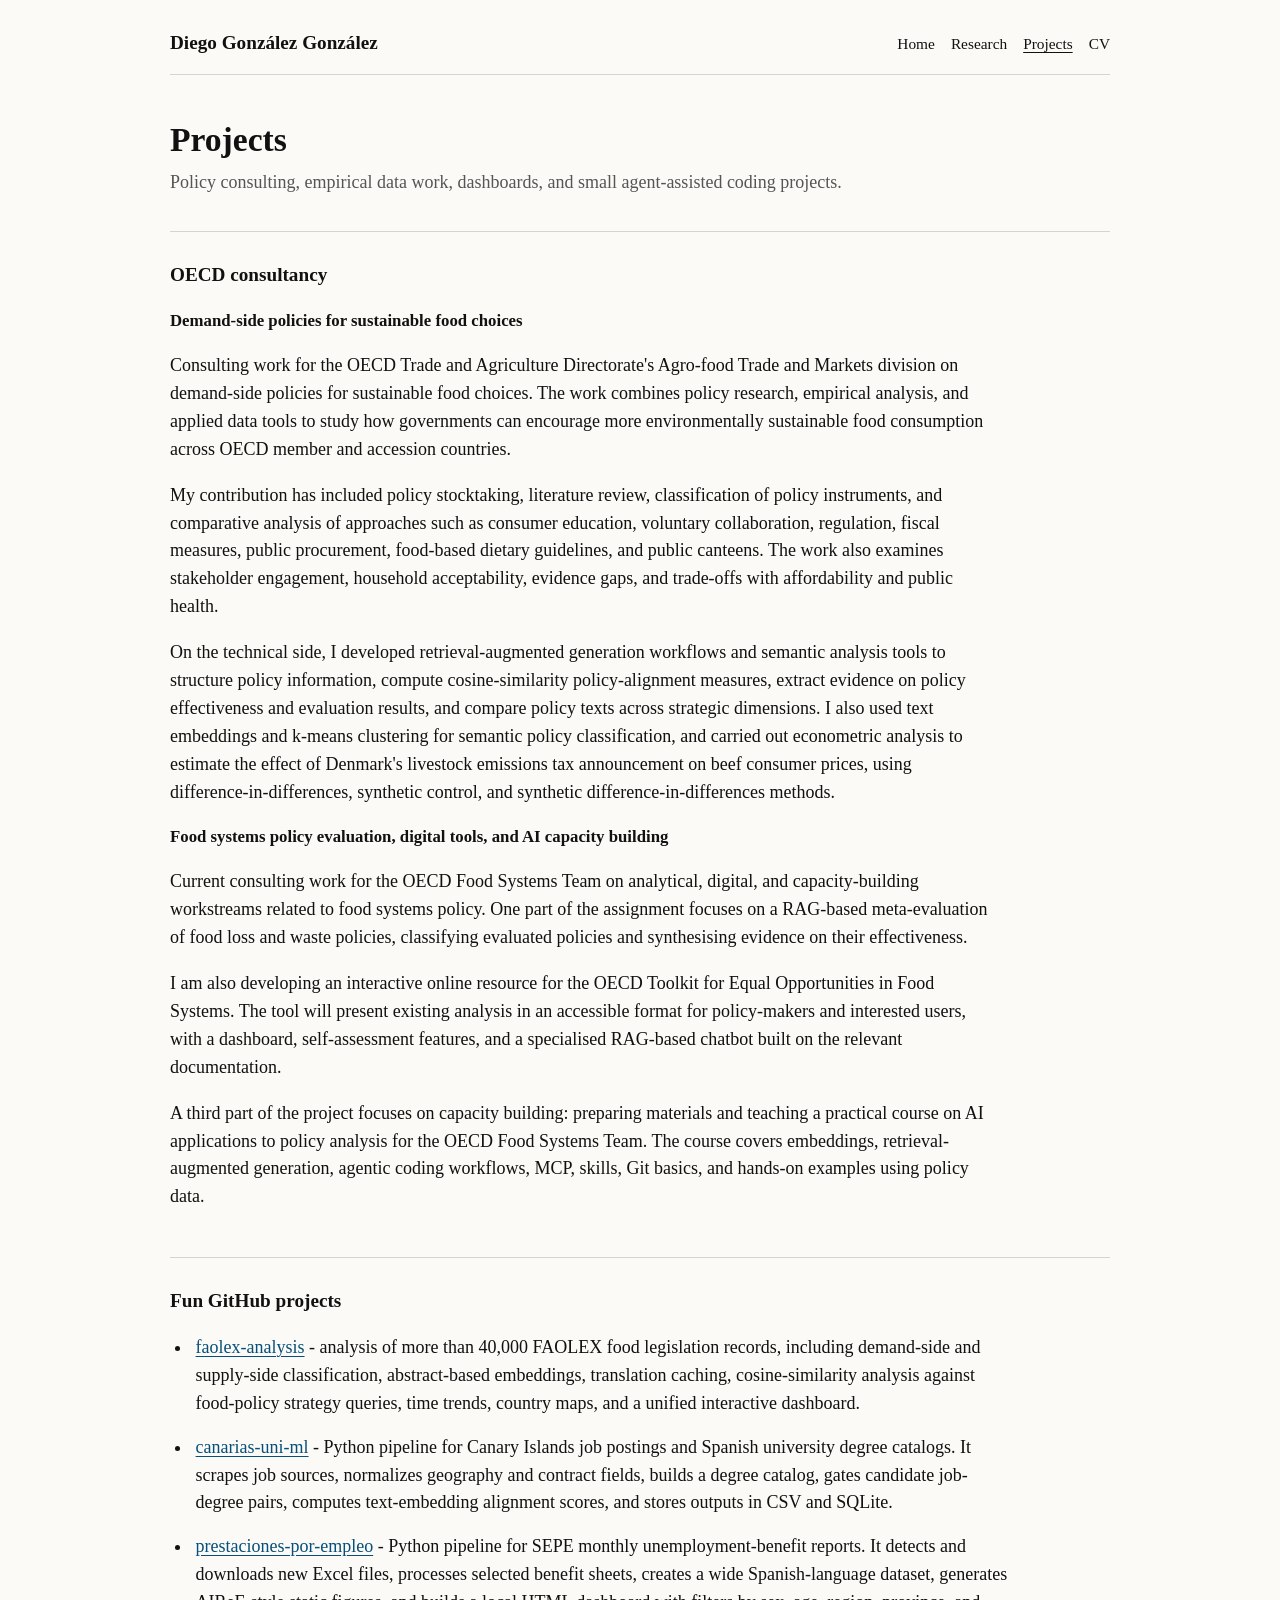
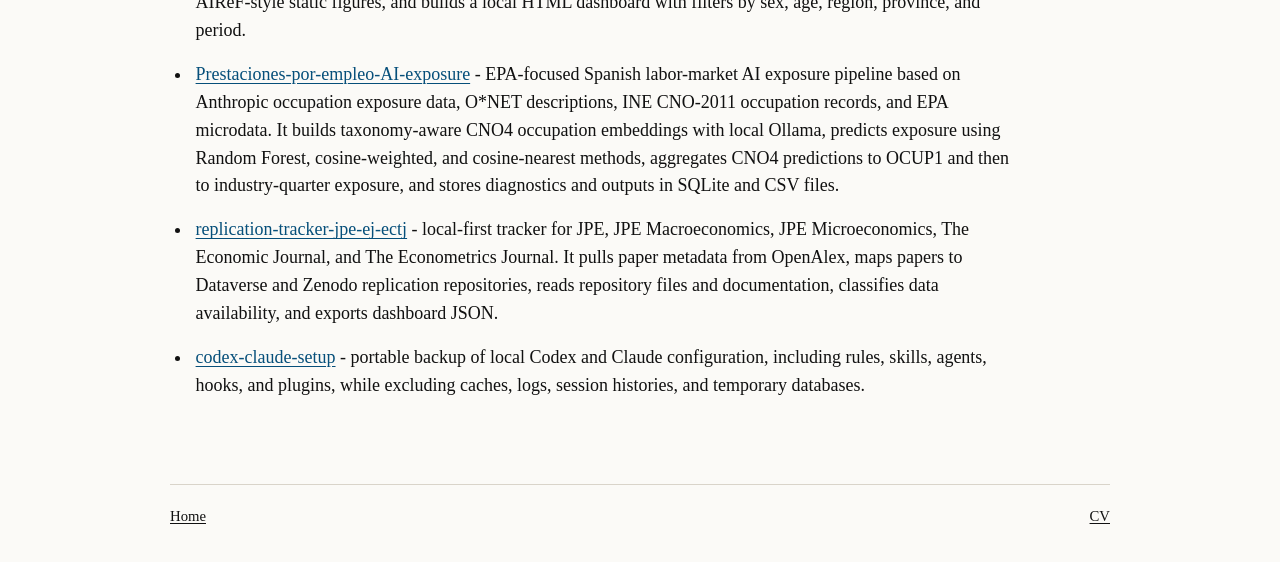
==== projects.html @ 8fa09204 "Split OECD consultancy projects" ====
<!doctype html>
<html lang="en">
  <head>
    <meta charset="utf-8">
    <meta name="viewport" content="width=device-width, initial-scale=1">
    <meta name="description" content="Projects by Diego González González.">
    <title>Projects | Diego González González</title>
    <link rel="stylesheet" href="styles.css">
  </head>
  <body>
    <header class="site-header">
      <a class="site-title" href="index.html">Diego González González</a>
      <nav aria-label="Main navigation">
        <a href="index.html">Home</a>
        <a href="research.html">Research</a>
        <a aria-current="page" href="projects.html">Projects</a>
        <a href="Resume_CV_.pdf">CV</a>
      </nav>
    </header>

    <main class="page">
      <header class="page-title">
        <h1>Projects</h1>
        <p>Policy consulting, empirical data work, dashboards, and small agent-assisted coding projects.</p>
      </header>

      <section class="project-list" aria-labelledby="consultancy-title">
        <h2 id="consultancy-title">OECD consultancy</h2>
        <article>
          <h3>Demand-side policies for sustainable food choices</h3>
          <p>
            Consulting work for the OECD Trade and Agriculture Directorate's Agro-food Trade and Markets
            division on demand-side policies for sustainable food choices. The work combines policy
            research, empirical analysis, and applied data tools to study how governments can encourage
            more environmentally sustainable food consumption across OECD member and accession
            countries.
          </p>
          <p>
            My contribution has included policy stocktaking, literature review, classification of
            policy instruments, and comparative analysis of approaches such as consumer education,
            voluntary collaboration, regulation, fiscal measures, public procurement, food-based
            dietary guidelines, and public canteens. The work also examines stakeholder engagement,
            household acceptability, evidence gaps, and trade-offs with affordability and public
            health.
          </p>
          <p>
            On the technical side, I developed retrieval-augmented generation workflows and semantic
            analysis tools to structure policy information, compute cosine-similarity policy-alignment
            measures, extract evidence on policy effectiveness and evaluation results, and compare
            policy texts across strategic dimensions. I also used text embeddings and k-means clustering
            for semantic policy classification, and carried out econometric analysis to estimate the
            effect of Denmark's livestock emissions tax announcement on beef consumer prices, using
            difference-in-differences, synthetic control, and synthetic difference-in-differences methods.
          </p>
        </article>

        <article>
          <h3>Food systems policy evaluation, digital tools, and AI capacity building</h3>
          <p>
            Current consulting work for the OECD Food Systems Team on analytical, digital, and
            capacity-building workstreams related to food systems policy. One part of the assignment
            focuses on a RAG-based meta-evaluation of food loss and waste policies, classifying
            evaluated policies and synthesising evidence on their effectiveness.
          </p>
          <p>
            I am also developing an interactive online resource for the OECD Toolkit for Equal
            Opportunities in Food Systems. The tool will present existing analysis in an accessible
            format for policy-makers and interested users, with a dashboard, self-assessment features,
            and a specialised RAG-based chatbot built on the relevant documentation.
          </p>
          <p>
            A third part of the project focuses on capacity building: preparing materials and teaching
            a practical course on AI applications to policy analysis for the OECD Food Systems Team.
            The course covers embeddings, retrieval-augmented generation, agentic coding workflows,
            MCP, skills, Git basics, and hands-on examples using policy data.
          </p>
        </article>
      </section>

      <section class="project-list" aria-labelledby="github-title">
        <h2 id="github-title">Fun GitHub projects</h2>
        <ul>
          <li><a href="https://github.com/dgonzalezgonzalez/faolex-analysis">faolex-analysis</a> - analysis of more than 40,000 FAOLEX food legislation records, including demand-side and supply-side classification, abstract-based embeddings, translation caching, cosine-similarity analysis against food-policy strategy queries, time trends, country maps, and a unified interactive dashboard.</li>
          <li><a href="https://github.com/dgonzalezgonzalez/canarias-uni-ml">canarias-uni-ml</a> - Python pipeline for Canary Islands job postings and Spanish university degree catalogs. It scrapes job sources, normalizes geography and contract fields, builds a degree catalog, gates candidate job-degree pairs, computes text-embedding alignment scores, and stores outputs in CSV and SQLite.</li>
          <li><a href="https://github.com/dgonzalezgonzalez/prestaciones-por-empleo">prestaciones-por-empleo</a> - Python pipeline for SEPE monthly unemployment-benefit reports. It detects and downloads new Excel files, processes selected benefit sheets, creates a wide Spanish-language dataset, generates AIReF-style static figures, and builds a local HTML dashboard with filters by sex, age, region, province, and period.</li>
          <li><a href="https://github.com/dgonzalezgonzalez/Prestaciones-por-empleo-AI-exposure">Prestaciones-por-empleo-AI-exposure</a> - EPA-focused Spanish labor-market AI exposure pipeline based on Anthropic occupation exposure data, O*NET descriptions, INE CNO-2011 occupation records, and EPA microdata. It builds taxonomy-aware CNO4 occupation embeddings with local Ollama, predicts exposure using Random Forest, cosine-weighted, and cosine-nearest methods, aggregates CNO4 predictions to OCUP1 and then to industry-quarter exposure, and stores diagnostics and outputs in SQLite and CSV files.</li>
          <li><a href="https://github.com/dgonzalezgonzalez/replication-tracker-jpe-ej-ectj">replication-tracker-jpe-ej-ectj</a> - local-first tracker for JPE, JPE Macroeconomics, JPE Microeconomics, The Economic Journal, and The Econometrics Journal. It pulls paper metadata from OpenAlex, maps papers to Dataverse and Zenodo replication repositories, reads repository files and documentation, classifies data availability, and exports dashboard JSON.</li>
          <li><a href="https://github.com/dgonzalezgonzalez/codex-claude-setup">codex-claude-setup</a> - portable backup of local Codex and Claude configuration, including rules, skills, agents, hooks, and plugins, while excluding caches, logs, session histories, and temporary databases.</li>
        </ul>
      </section>
    </main>

    <footer>
      <a href="index.html">Home</a>
      <a href="Resume_CV_.pdf">CV</a>
    </footer>
  </body>
</html>
---- styles.css ----
:root {
  --paper: #fbfaf7;
  --ink: #111;
  --muted: #555;
  --line: #d9d4ca;
  --link: #064f7a;
  --visited: #5c3d7a;
}

* {
  box-sizing: border-box;
}

html {
  scroll-behavior: smooth;
}

body {
  margin: 0;
  color: var(--ink);
  background: var(--paper);
  font-family: Georgia, "Times New Roman", serif;
  font-size: 18px;
  line-height: 1.55;
  overflow-x: hidden;
}

a {
  color: var(--link);
  text-decoration-thickness: 1px;
  text-underline-offset: 0.16em;
}

a:visited,
a:hover,
a:active {
  color: var(--link);
}

.site-header,
main,
footer {
  width: calc(100% - 36px);
  max-width: 940px;
  margin: 0 auto;
}

.site-header {
  display: flex;
  justify-content: space-between;
  gap: 24px;
  align-items: baseline;
  padding: 28px 0 16px;
  border-bottom: 1px solid var(--line);
}

.site-title {
  color: var(--ink);
  font-size: 1.2rem;
  font-weight: 700;
  text-decoration: none;
}

nav {
  display: flex;
  flex-wrap: wrap;
  gap: 16px;
  font-size: 0.96rem;
}

nav a {
  color: var(--ink);
  text-decoration: none;
}

nav a:visited,
nav a:hover,
nav a:active,
.quick-links a:visited,
.quick-links a:hover,
.quick-links a:active,
.icon-links a:visited,
.icon-links a:hover,
.icon-links a:active,
.site-title:visited,
.site-title:hover,
.site-title:active,
footer a:visited,
footer a:hover,
footer a:active {
  color: var(--ink);
}

nav a:hover,
nav a[aria-current="page"] {
  text-decoration: underline;
  text-underline-offset: 0.2em;
}

.home {
  padding: 54px 0 44px;
}

.intro {
  display: grid;
  grid-template-columns: 230px minmax(0, 1fr);
  gap: 44px;
  align-items: start;
}

.intro > *,
.page > *,
.project-list > *,
.bibliography > * {
  min-width: 0;
}

.portrait {
  width: 230px;
  aspect-ratio: 1;
  object-fit: cover;
  border: 1px solid var(--line);
}

.kicker {
  margin: 0 0 8px;
  color: var(--muted);
  font-size: 0.9rem;
}

h1 {
  margin: 0 0 6px;
  font-size: 2.1rem;
  line-height: 1.15;
  overflow-wrap: anywhere;
}

.subtitle {
  margin: 0 0 24px;
  color: var(--muted);
}

.icon-links {
  display: flex;
  flex-wrap: wrap;
  gap: 12px;
  margin-top: 24px;
  align-items: center;
}

.icon-links a {
  display: inline-grid;
  width: 38px;
  height: 38px;
  place-items: center;
  color: var(--ink);
  border: 1px solid var(--line);
  text-decoration: none;
}

.icon-links a:hover {
  border-color: var(--ink);
}

.icon-links svg {
  width: 22px;
  height: 22px;
  fill: currentColor;
}

.icon-links span {
  font-size: 0.78rem;
  font-weight: 700;
  letter-spacing: 0;
}

.quick-links {
  display: grid;
  gap: 0;
  margin-top: 48px;
  border-top: 1px solid var(--line);
}

.quick-links a {
  display: grid;
  grid-template-columns: 170px minmax(0, 1fr);
  gap: 20px;
  padding: 18px 0;
  color: var(--ink);
  border-bottom: 1px solid var(--line);
  text-decoration: none;
}

.quick-links strong {
  font-size: 1.05rem;
}

.quick-links span {
  color: var(--muted);
}

.page {
  padding: 46px 0 56px;
}

.page-title {
  margin-bottom: 34px;
}

.page-title p {
  max-width: 720px;
  margin: 10px 0 0;
  color: var(--muted);
}

.bibliography,
.project-list {
  padding: 28px 0;
  border-top: 1px solid var(--line);
}

h2 {
  margin: 0 0 18px;
  font-size: 1.2rem;
}

h3 {
  margin: 0 0 8px;
  font-size: 1.05rem;
}

.bibliography ol,
.project-list ul {
  margin: 0;
  padding-left: 1.35rem;
}

.bibliography li,
.project-list li {
  max-width: 820px;
  margin-bottom: 16px;
  padding-left: 0.25rem;
}

.bibliography li:last-child,
.project-list li:last-child {
  margin-bottom: 0;
}

.project-list article {
  max-width: 820px;
}

footer {
  display: flex;
  justify-content: space-between;
  gap: 18px;
  padding: 20px 0 34px;
  border-top: 1px solid var(--line);
  color: var(--muted);
  font-size: 0.92rem;
}

footer a {
  color: var(--ink);
}

@media (max-width: 760px) {
  body {
    font-size: 17px;
  }

  .site-header {
    display: block;
  }

  .site-header,
  main,
  footer {
    width: 100%;
    max-width: none;
    padding-left: 16px;
    padding-right: 16px;
  }

  .home {
    padding: 40px 16px 36px;
  }

  .page {
    padding: 36px 16px 44px;
  }

  h1 {
    font-size: 1.58rem;
  }

  .subtitle {
    font-size: 0.96rem;
  }

  nav {
    margin-top: 12px;
  }

  .intro {
    display: block;
    grid-template-columns: 1fr;
  }

  .intro > div {
    width: 100%;
    max-width: 100%;
    overflow: visible;
  }

  .portrait {
    width: min(240px, 100%);
    max-width: 100%;
    margin-bottom: 24px;
  }

  p,
  li,
  .subtitle {
    max-width: 100%;
    overflow-wrap: anywhere;
    word-break: normal;
  }

  .quick-links a {
    grid-template-columns: 1fr;
    gap: 4px;
  }

  footer {
    display: block;
  }
}
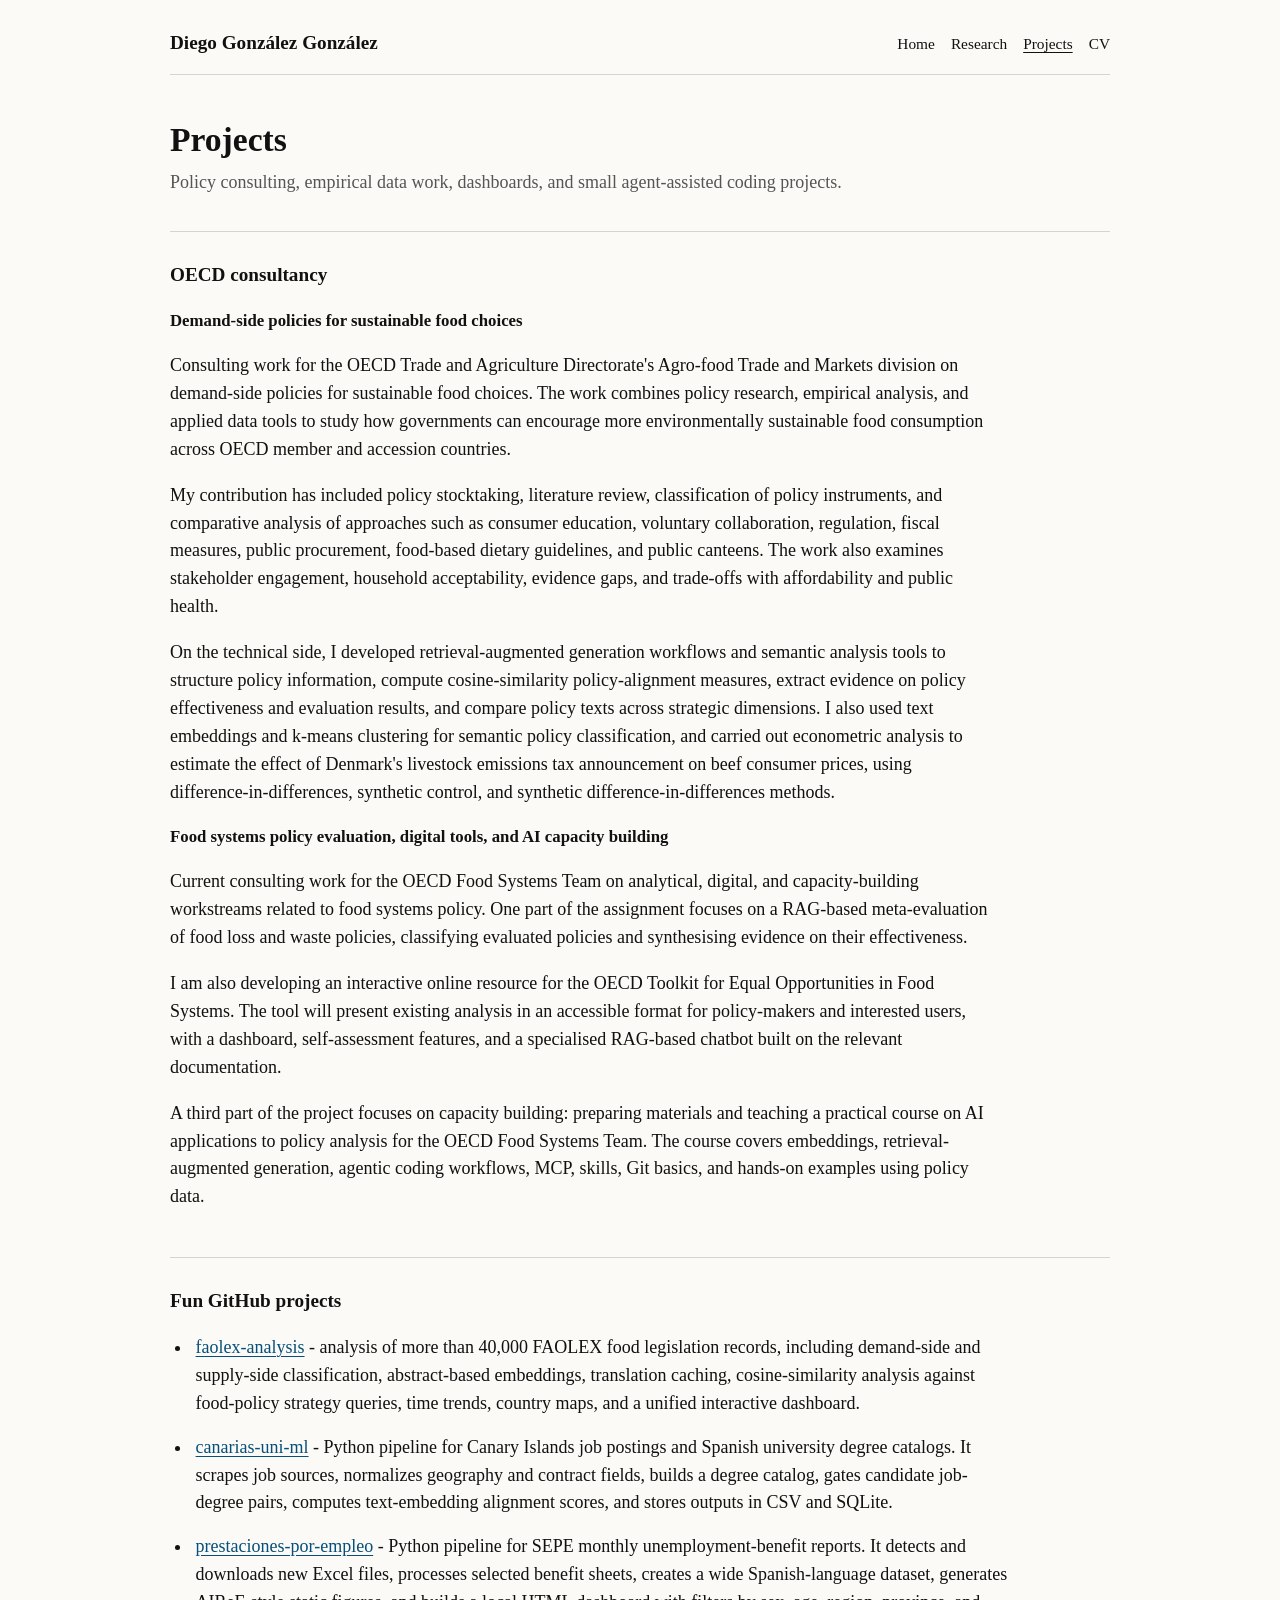
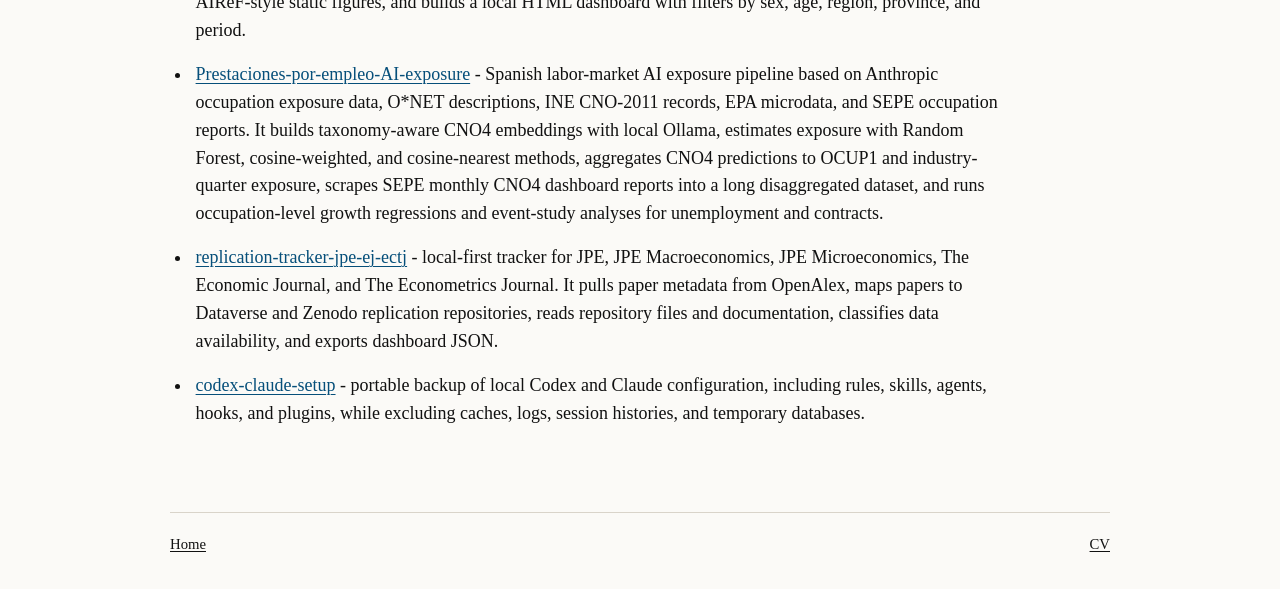
==== commit d647b7bb: "Update AI exposure project summary" ====
--- a/projects.html
+++ b/projects.html
@@ -83,7 +83,7 @@
           <li><a href="https://github.com/dgonzalezgonzalez/faolex-analysis">faolex-analysis</a> - analysis of more than 40,000 FAOLEX food legislation records, including demand-side and supply-side classification, abstract-based embeddings, translation caching, cosine-similarity analysis against food-policy strategy queries, time trends, country maps, and a unified interactive dashboard.</li>
           <li><a href="https://github.com/dgonzalezgonzalez/canarias-uni-ml">canarias-uni-ml</a> - Python pipeline for Canary Islands job postings and Spanish university degree catalogs. It scrapes job sources, normalizes geography and contract fields, builds a degree catalog, gates candidate job-degree pairs, computes text-embedding alignment scores, and stores outputs in CSV and SQLite.</li>
           <li><a href="https://github.com/dgonzalezgonzalez/prestaciones-por-empleo">prestaciones-por-empleo</a> - Python pipeline for SEPE monthly unemployment-benefit reports. It detects and downloads new Excel files, processes selected benefit sheets, creates a wide Spanish-language dataset, generates AIReF-style static figures, and builds a local HTML dashboard with filters by sex, age, region, province, and period.</li>
-          <li><a href="https://github.com/dgonzalezgonzalez/Prestaciones-por-empleo-AI-exposure">Prestaciones-por-empleo-AI-exposure</a> - EPA-focused Spanish labor-market AI exposure pipeline based on Anthropic occupation exposure data, O*NET descriptions, INE CNO-2011 occupation records, and EPA microdata. It builds taxonomy-aware CNO4 occupation embeddings with local Ollama, predicts exposure using Random Forest, cosine-weighted, and cosine-nearest methods, aggregates CNO4 predictions to OCUP1 and then to industry-quarter exposure, and stores diagnostics and outputs in SQLite and CSV files.</li>
+          <li><a href="https://github.com/dgonzalezgonzalez/Prestaciones-por-empleo-AI-exposure">Prestaciones-por-empleo-AI-exposure</a> - Spanish labor-market AI exposure pipeline based on Anthropic occupation exposure data, O*NET descriptions, INE CNO-2011 records, EPA microdata, and SEPE occupation reports. It builds taxonomy-aware CNO4 embeddings with local Ollama, estimates exposure with Random Forest, cosine-weighted, and cosine-nearest methods, aggregates CNO4 predictions to OCUP1 and industry-quarter exposure, scrapes SEPE monthly CNO4 dashboard reports into a long disaggregated dataset, and runs occupation-level growth regressions and event-study analyses for unemployment and contracts.</li>
           <li><a href="https://github.com/dgonzalezgonzalez/replication-tracker-jpe-ej-ectj">replication-tracker-jpe-ej-ectj</a> - local-first tracker for JPE, JPE Macroeconomics, JPE Microeconomics, The Economic Journal, and The Econometrics Journal. It pulls paper metadata from OpenAlex, maps papers to Dataverse and Zenodo replication repositories, reads repository files and documentation, classifies data availability, and exports dashboard JSON.</li>
           <li><a href="https://github.com/dgonzalezgonzalez/codex-claude-setup">codex-claude-setup</a> - portable backup of local Codex and Claude configuration, including rules, skills, agents, hooks, and plugins, while excluding caches, logs, session histories, and temporary databases.</li>
         </ul>
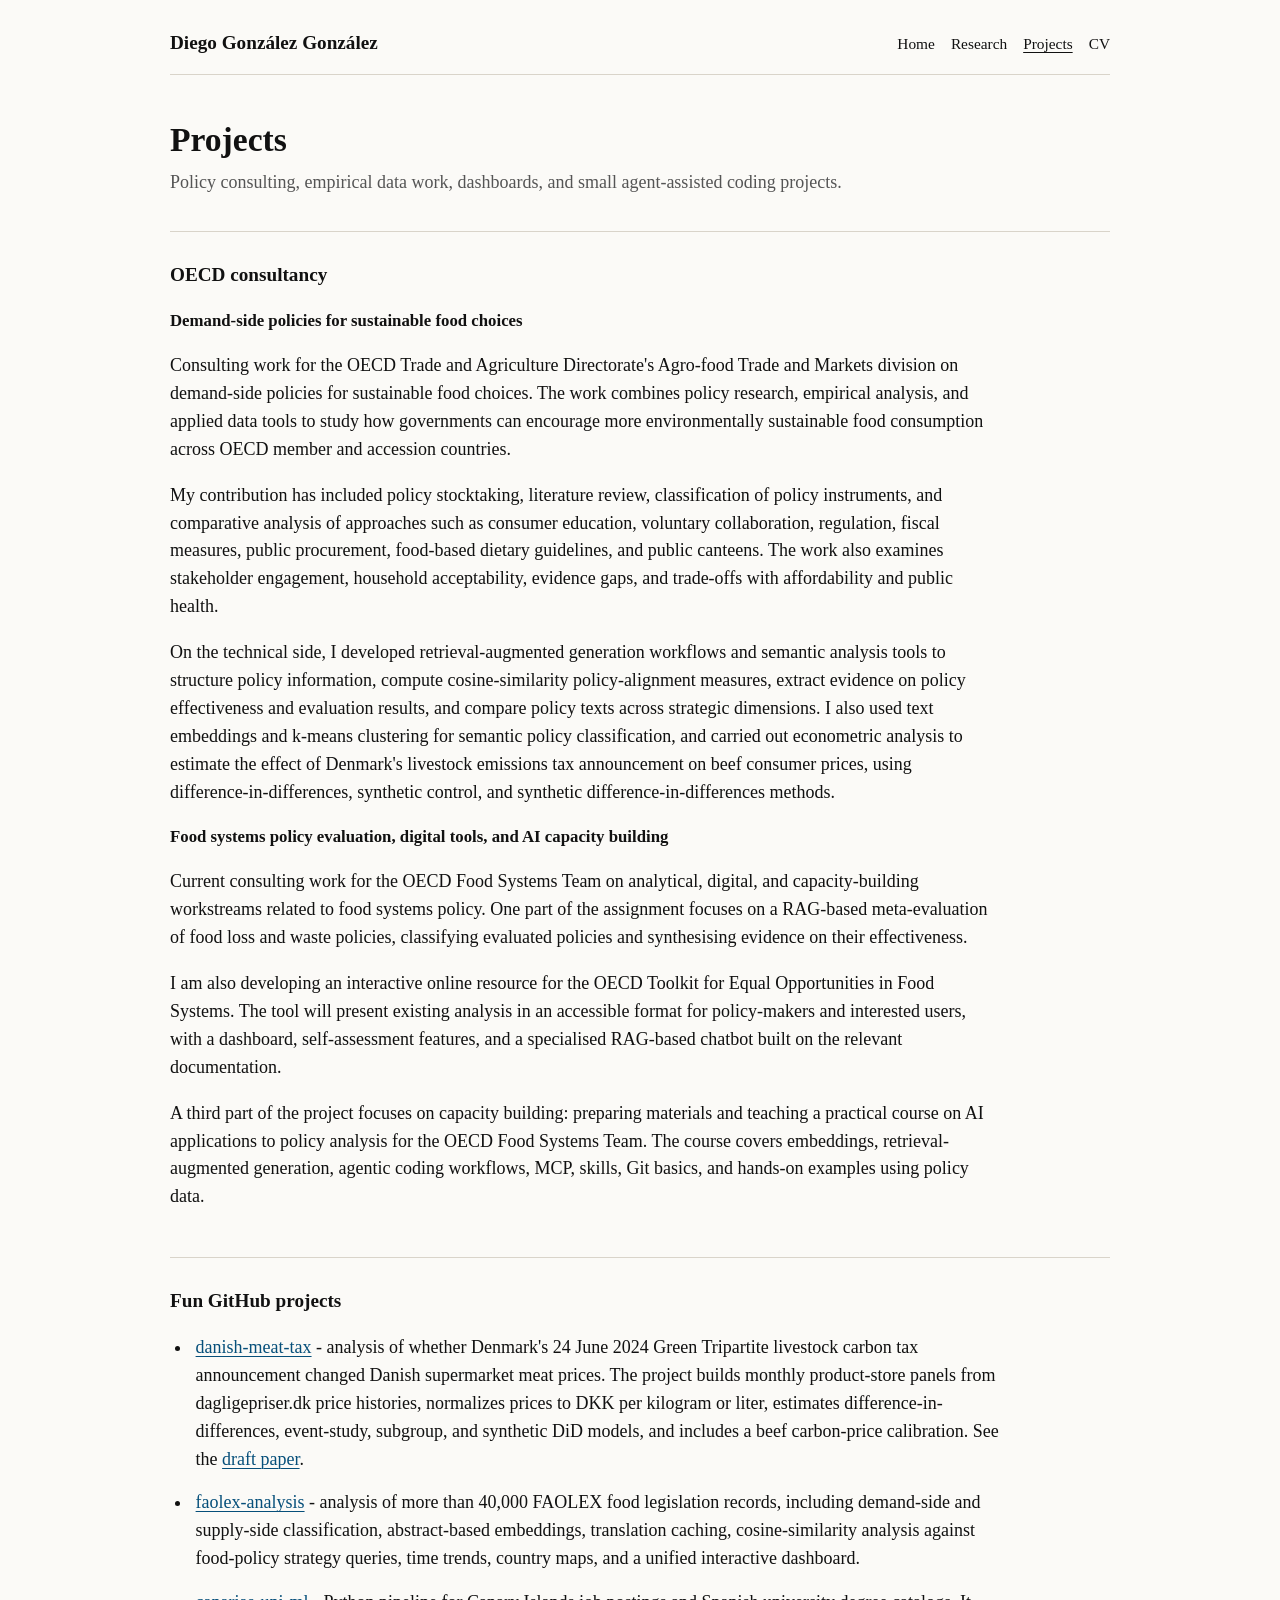
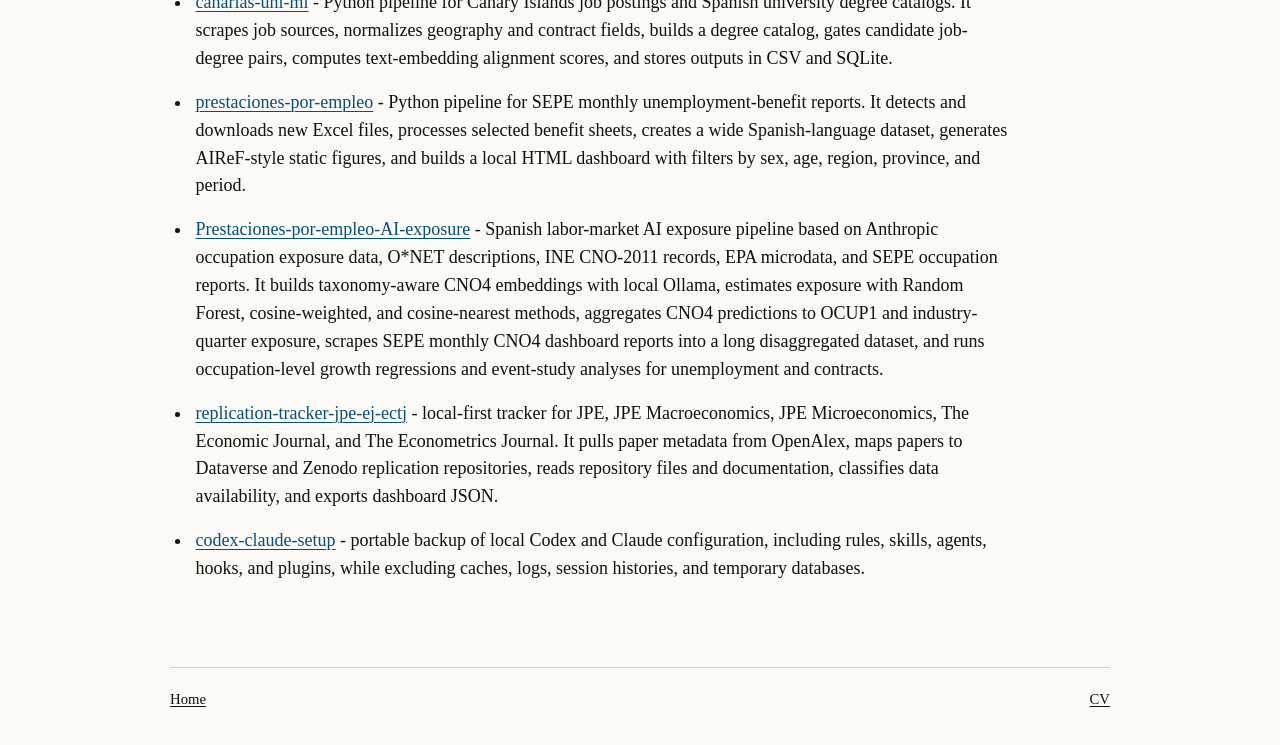
==== commit 5f68b04d: "Update CV and add Danish meat tax project" ====
--- a/projects.html
+++ b/projects.html
@@ -80,6 +80,7 @@
       <section class="project-list" aria-labelledby="github-title">
         <h2 id="github-title">Fun GitHub projects</h2>
         <ul>
+          <li><a href="https://github.com/dgonzalezgonzalez/danish-meat-tax">danish-meat-tax</a> - analysis of whether Denmark's 24 June 2024 Green Tripartite livestock carbon tax announcement changed Danish supermarket meat prices. The project builds monthly product-store panels from dagligepriser.dk price histories, normalizes prices to DKK per kilogram or liter, estimates difference-in-differences, event-study, subgroup, and synthetic DiD models, and includes a beef carbon-price calibration. See the <a href="https://github.com/dgonzalezgonzalez/danish-meat-tax/blob/main/paper/main.pdf">draft paper</a>.</li>
           <li><a href="https://github.com/dgonzalezgonzalez/faolex-analysis">faolex-analysis</a> - analysis of more than 40,000 FAOLEX food legislation records, including demand-side and supply-side classification, abstract-based embeddings, translation caching, cosine-similarity analysis against food-policy strategy queries, time trends, country maps, and a unified interactive dashboard.</li>
           <li><a href="https://github.com/dgonzalezgonzalez/canarias-uni-ml">canarias-uni-ml</a> - Python pipeline for Canary Islands job postings and Spanish university degree catalogs. It scrapes job sources, normalizes geography and contract fields, builds a degree catalog, gates candidate job-degree pairs, computes text-embedding alignment scores, and stores outputs in CSV and SQLite.</li>
           <li><a href="https://github.com/dgonzalezgonzalez/prestaciones-por-empleo">prestaciones-por-empleo</a> - Python pipeline for SEPE monthly unemployment-benefit reports. It detects and downloads new Excel files, processes selected benefit sheets, creates a wide Spanish-language dataset, generates AIReF-style static figures, and builds a local HTML dashboard with filters by sex, age, region, province, and period.</li>
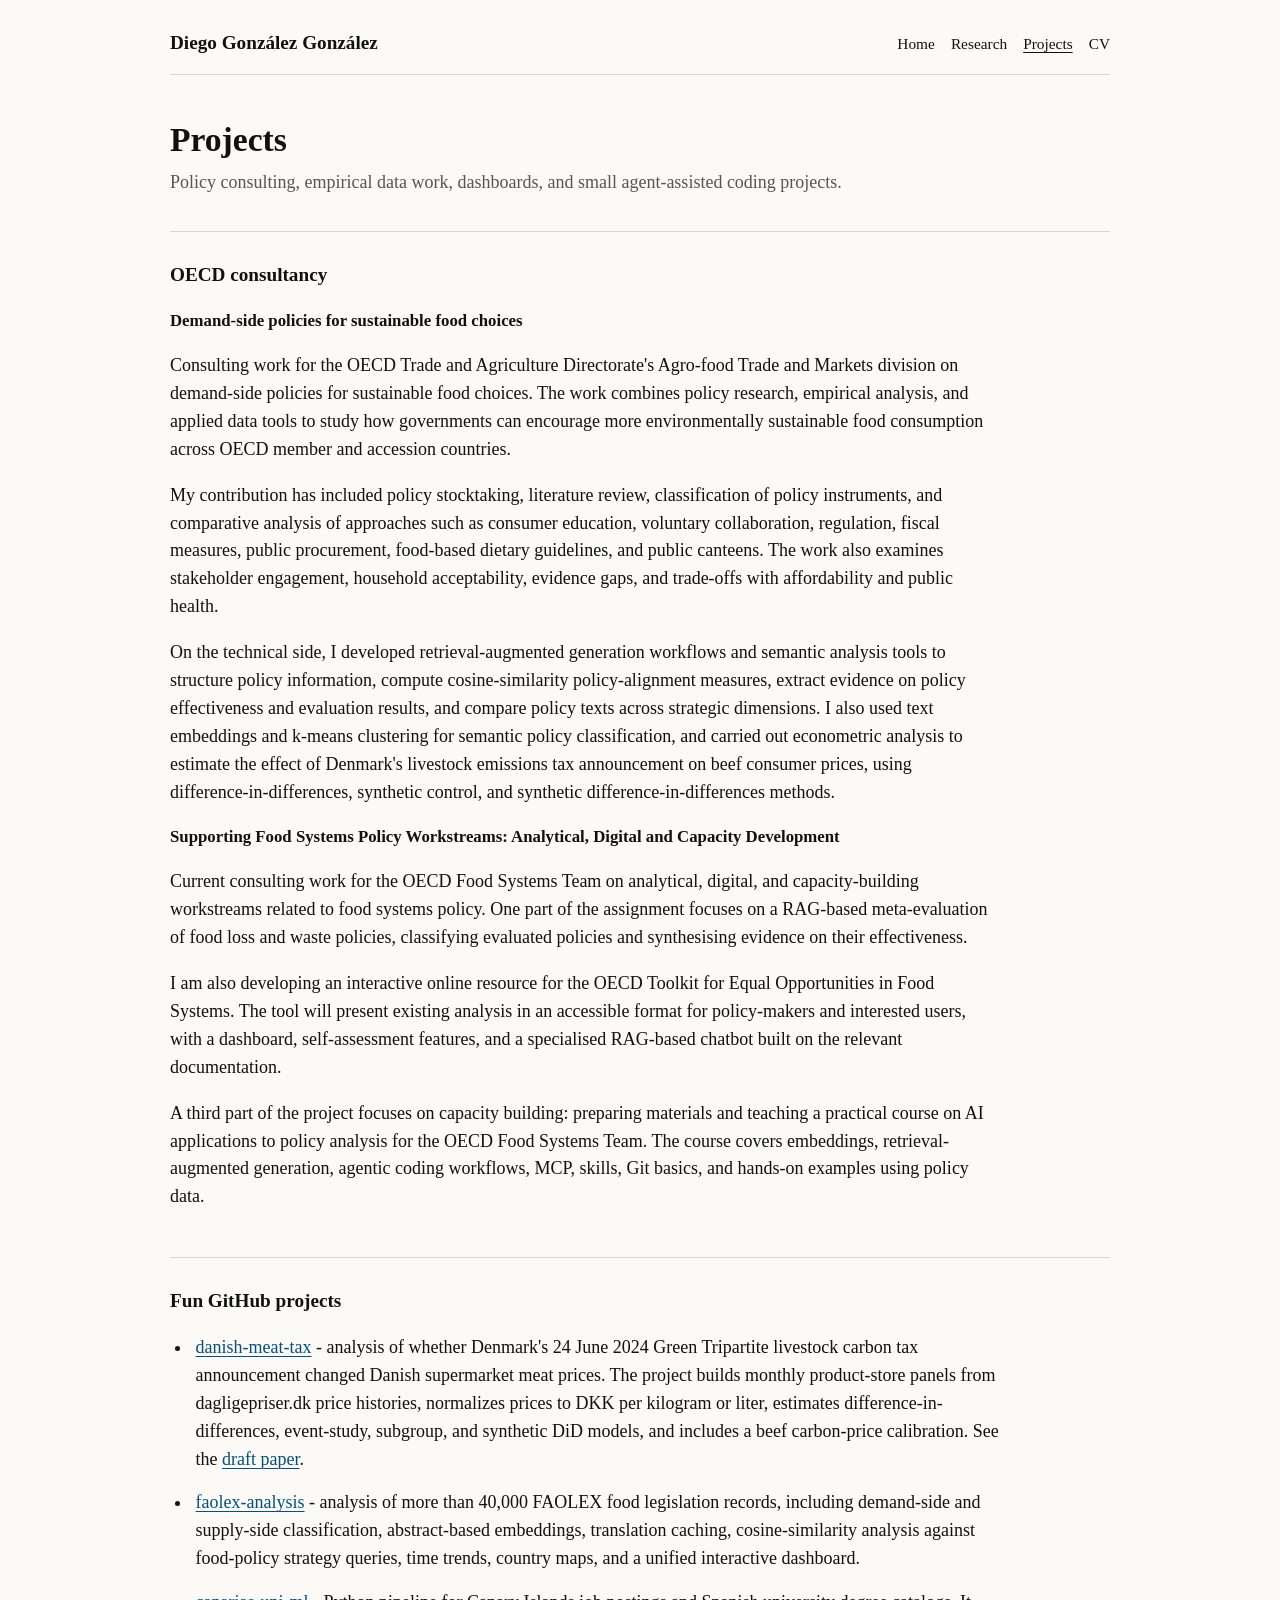
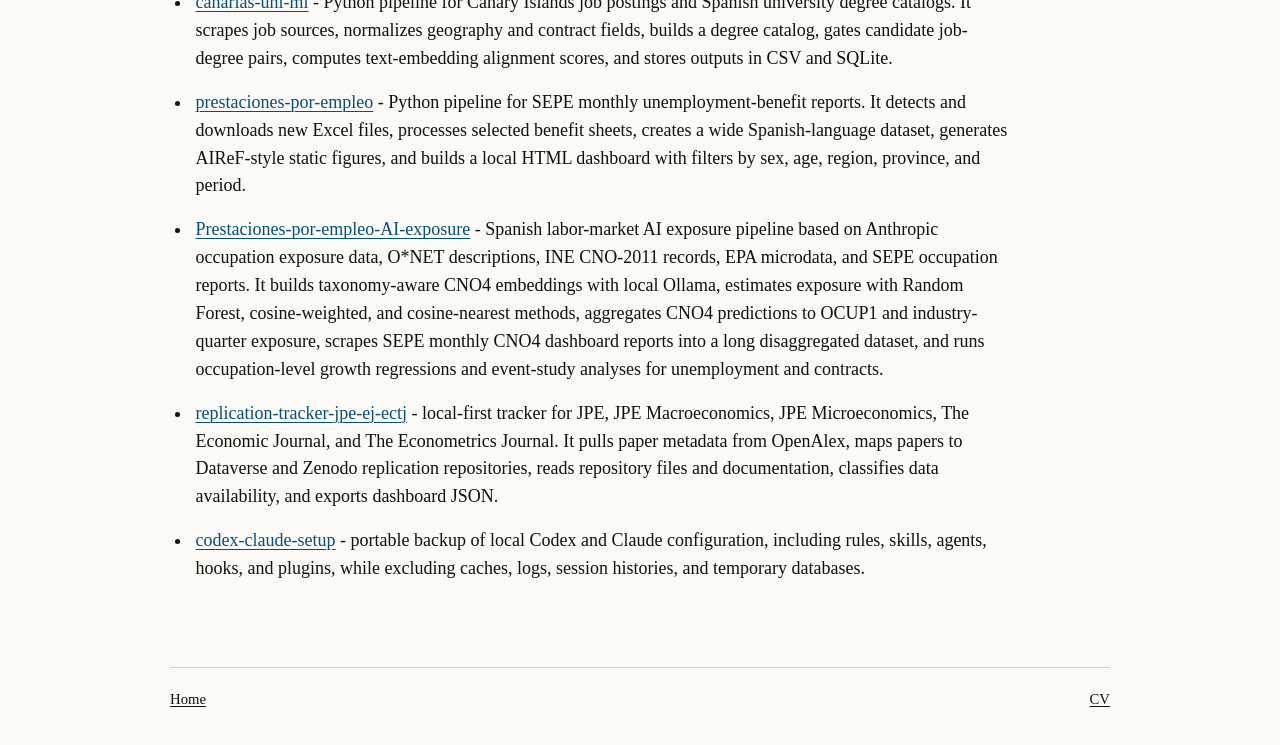
==== commit f5012514: "Update CV and OECD consultancy title" ====
--- a/projects.html
+++ b/projects.html
@@ -55,7 +55,7 @@
         </article>
 
         <article>
-          <h3>Food systems policy evaluation, digital tools, and AI capacity building</h3>
+          <h3>Supporting Food Systems Policy Workstreams: Analytical, Digital and Capacity Development</h3>
           <p>
             Current consulting work for the OECD Food Systems Team on analytical, digital, and
             capacity-building workstreams related to food systems policy. One part of the assignment
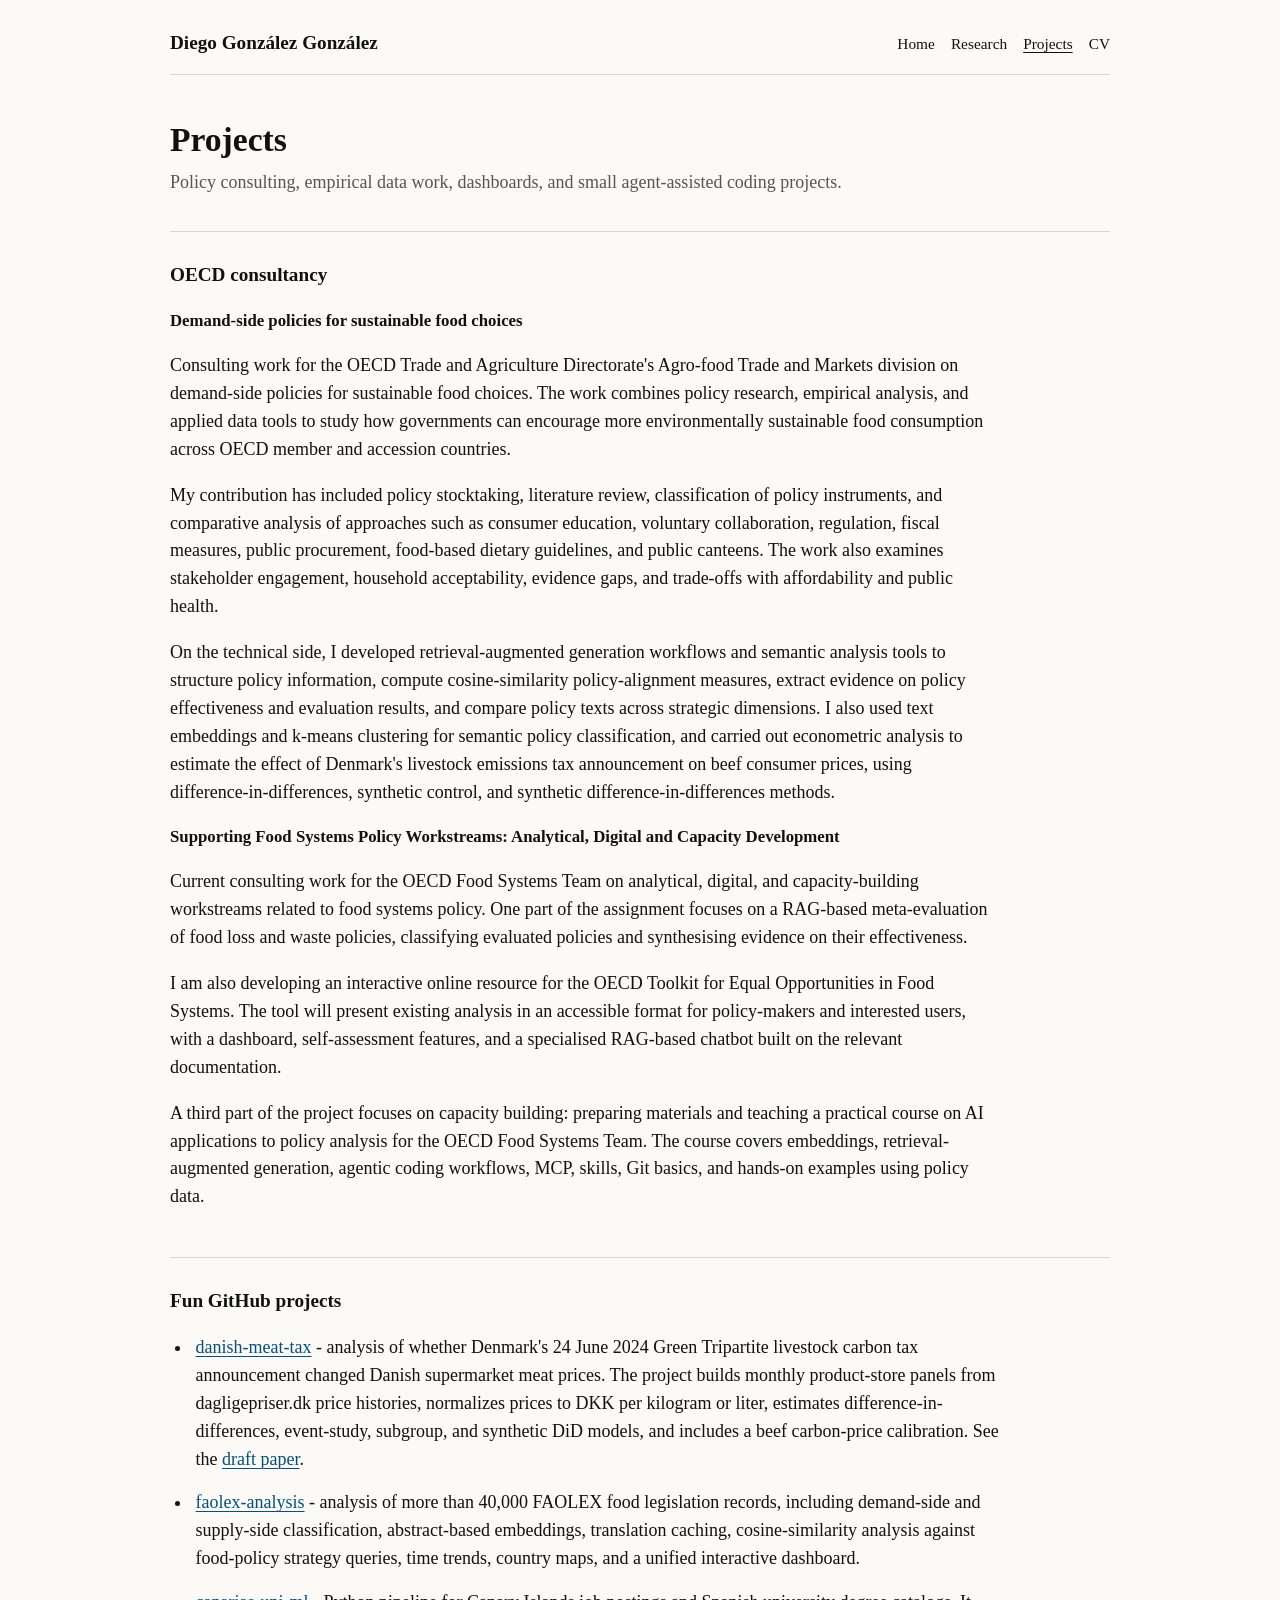
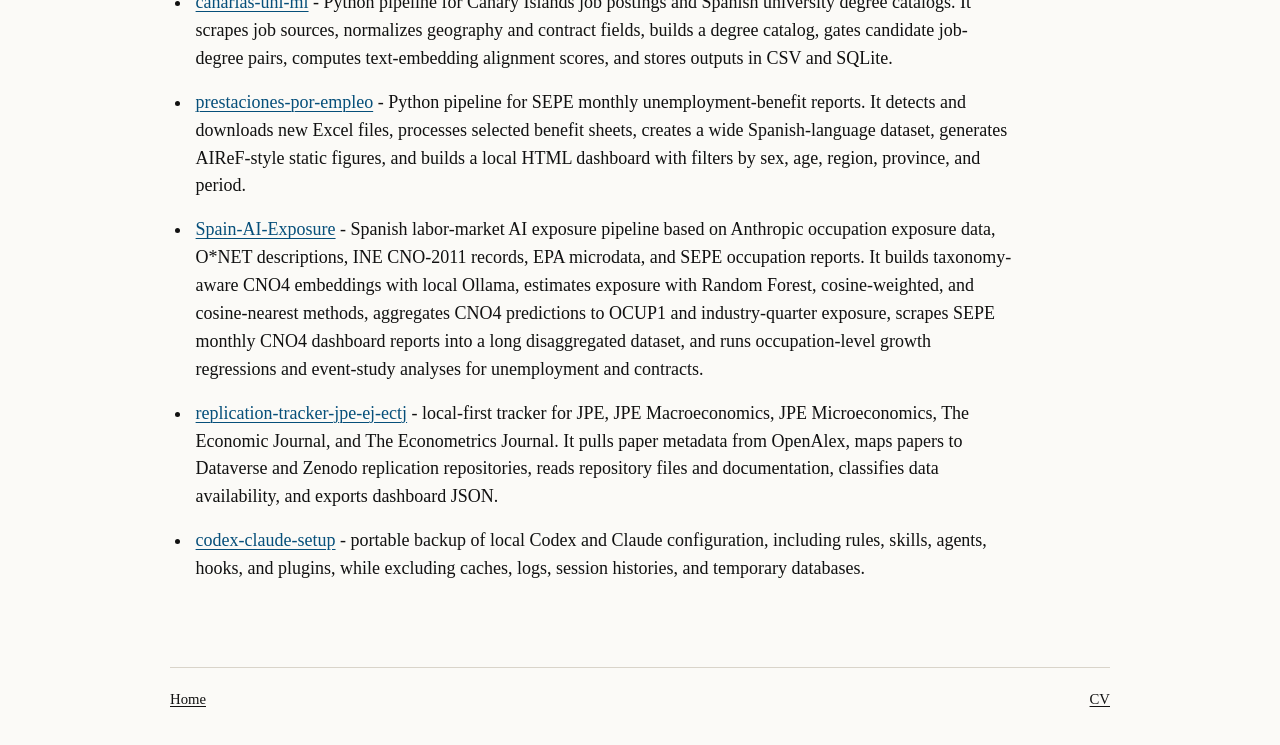
==== commit 30e867d9: "Rename AI exposure project" ====
--- a/projects.html
+++ b/projects.html
@@ -84,7 +84,7 @@
           <li><a href="https://github.com/dgonzalezgonzalez/faolex-analysis">faolex-analysis</a> - analysis of more than 40,000 FAOLEX food legislation records, including demand-side and supply-side classification, abstract-based embeddings, translation caching, cosine-similarity analysis against food-policy strategy queries, time trends, country maps, and a unified interactive dashboard.</li>
           <li><a href="https://github.com/dgonzalezgonzalez/canarias-uni-ml">canarias-uni-ml</a> - Python pipeline for Canary Islands job postings and Spanish university degree catalogs. It scrapes job sources, normalizes geography and contract fields, builds a degree catalog, gates candidate job-degree pairs, computes text-embedding alignment scores, and stores outputs in CSV and SQLite.</li>
           <li><a href="https://github.com/dgonzalezgonzalez/prestaciones-por-empleo">prestaciones-por-empleo</a> - Python pipeline for SEPE monthly unemployment-benefit reports. It detects and downloads new Excel files, processes selected benefit sheets, creates a wide Spanish-language dataset, generates AIReF-style static figures, and builds a local HTML dashboard with filters by sex, age, region, province, and period.</li>
-          <li><a href="https://github.com/dgonzalezgonzalez/Prestaciones-por-empleo-AI-exposure">Prestaciones-por-empleo-AI-exposure</a> - Spanish labor-market AI exposure pipeline based on Anthropic occupation exposure data, O*NET descriptions, INE CNO-2011 records, EPA microdata, and SEPE occupation reports. It builds taxonomy-aware CNO4 embeddings with local Ollama, estimates exposure with Random Forest, cosine-weighted, and cosine-nearest methods, aggregates CNO4 predictions to OCUP1 and industry-quarter exposure, scrapes SEPE monthly CNO4 dashboard reports into a long disaggregated dataset, and runs occupation-level growth regressions and event-study analyses for unemployment and contracts.</li>
+          <li><a href="https://github.com/dgonzalezgonzalez/Spain-AI-Exposure">Spain-AI-Exposure</a> - Spanish labor-market AI exposure pipeline based on Anthropic occupation exposure data, O*NET descriptions, INE CNO-2011 records, EPA microdata, and SEPE occupation reports. It builds taxonomy-aware CNO4 embeddings with local Ollama, estimates exposure with Random Forest, cosine-weighted, and cosine-nearest methods, aggregates CNO4 predictions to OCUP1 and industry-quarter exposure, scrapes SEPE monthly CNO4 dashboard reports into a long disaggregated dataset, and runs occupation-level growth regressions and event-study analyses for unemployment and contracts.</li>
           <li><a href="https://github.com/dgonzalezgonzalez/replication-tracker-jpe-ej-ectj">replication-tracker-jpe-ej-ectj</a> - local-first tracker for JPE, JPE Macroeconomics, JPE Microeconomics, The Economic Journal, and The Econometrics Journal. It pulls paper metadata from OpenAlex, maps papers to Dataverse and Zenodo replication repositories, reads repository files and documentation, classifies data availability, and exports dashboard JSON.</li>
           <li><a href="https://github.com/dgonzalezgonzalez/codex-claude-setup">codex-claude-setup</a> - portable backup of local Codex and Claude configuration, including rules, skills, agents, hooks, and plugins, while excluding caches, logs, session histories, and temporary databases.</li>
         </ul>
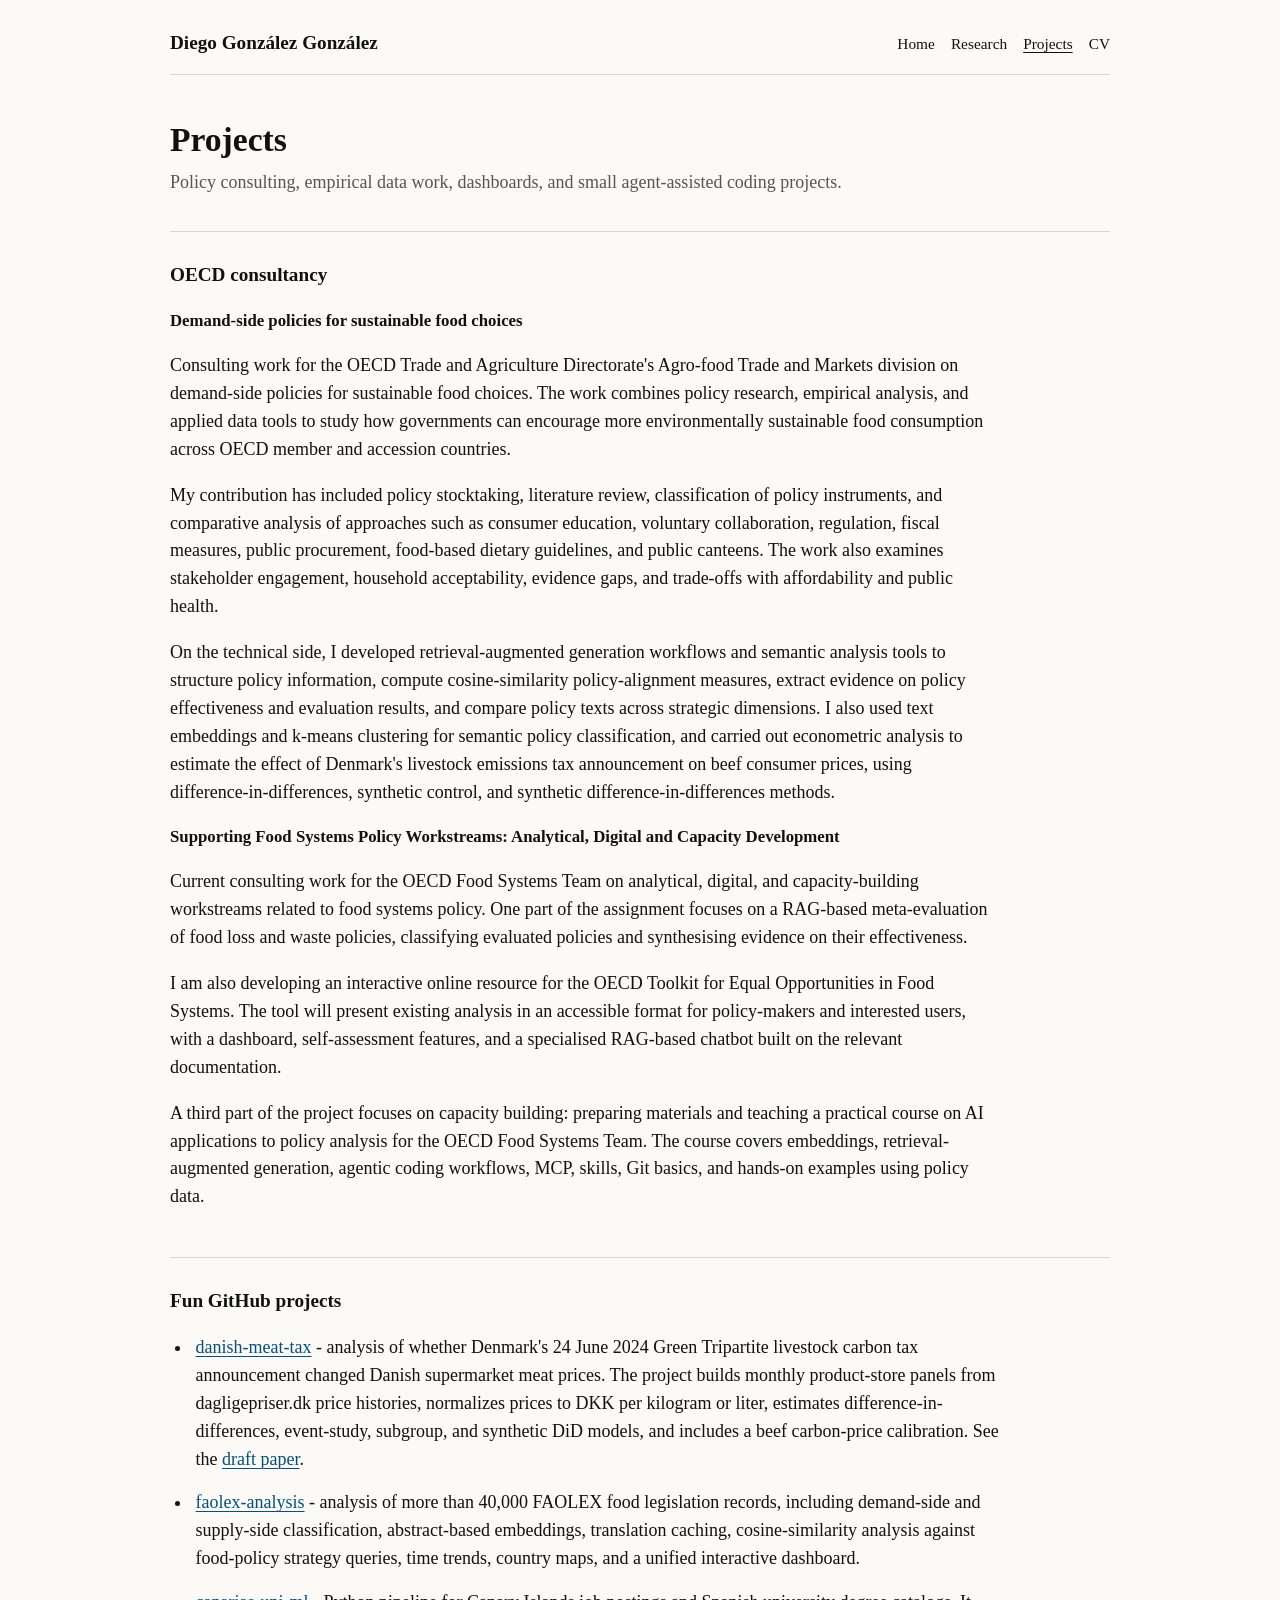
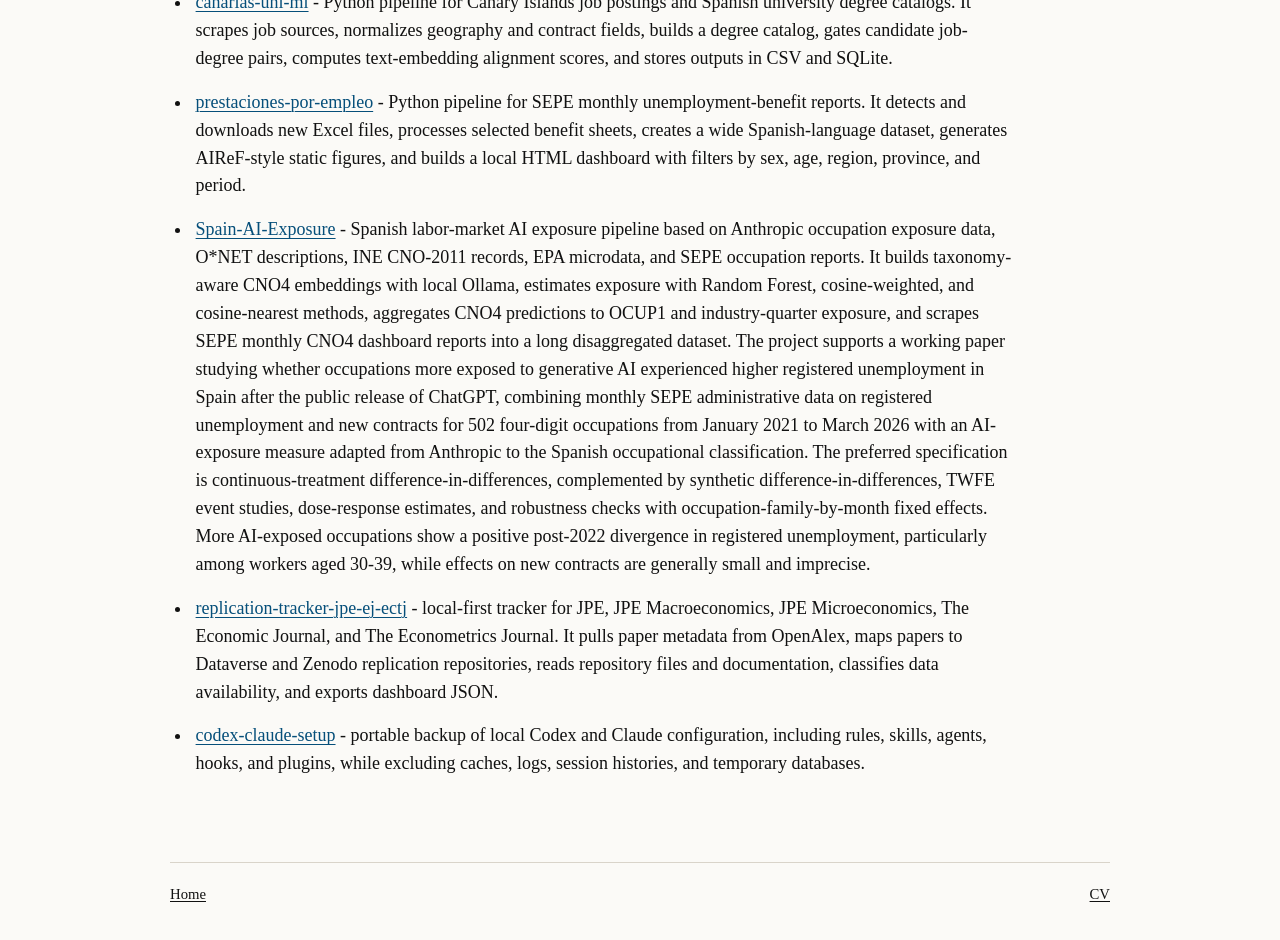
==== commit 2ed0775e: "Update Spain AI exposure project summary" ====
--- a/projects.html
+++ b/projects.html
@@ -84,7 +84,7 @@
           <li><a href="https://github.com/dgonzalezgonzalez/faolex-analysis">faolex-analysis</a> - analysis of more than 40,000 FAOLEX food legislation records, including demand-side and supply-side classification, abstract-based embeddings, translation caching, cosine-similarity analysis against food-policy strategy queries, time trends, country maps, and a unified interactive dashboard.</li>
           <li><a href="https://github.com/dgonzalezgonzalez/canarias-uni-ml">canarias-uni-ml</a> - Python pipeline for Canary Islands job postings and Spanish university degree catalogs. It scrapes job sources, normalizes geography and contract fields, builds a degree catalog, gates candidate job-degree pairs, computes text-embedding alignment scores, and stores outputs in CSV and SQLite.</li>
           <li><a href="https://github.com/dgonzalezgonzalez/prestaciones-por-empleo">prestaciones-por-empleo</a> - Python pipeline for SEPE monthly unemployment-benefit reports. It detects and downloads new Excel files, processes selected benefit sheets, creates a wide Spanish-language dataset, generates AIReF-style static figures, and builds a local HTML dashboard with filters by sex, age, region, province, and period.</li>
-          <li><a href="https://github.com/dgonzalezgonzalez/Spain-AI-Exposure">Spain-AI-Exposure</a> - Spanish labor-market AI exposure pipeline based on Anthropic occupation exposure data, O*NET descriptions, INE CNO-2011 records, EPA microdata, and SEPE occupation reports. It builds taxonomy-aware CNO4 embeddings with local Ollama, estimates exposure with Random Forest, cosine-weighted, and cosine-nearest methods, aggregates CNO4 predictions to OCUP1 and industry-quarter exposure, scrapes SEPE monthly CNO4 dashboard reports into a long disaggregated dataset, and runs occupation-level growth regressions and event-study analyses for unemployment and contracts.</li>
+          <li><a href="https://github.com/dgonzalezgonzalez/Spain-AI-Exposure">Spain-AI-Exposure</a> - Spanish labor-market AI exposure pipeline based on Anthropic occupation exposure data, O*NET descriptions, INE CNO-2011 records, EPA microdata, and SEPE occupation reports. It builds taxonomy-aware CNO4 embeddings with local Ollama, estimates exposure with Random Forest, cosine-weighted, and cosine-nearest methods, aggregates CNO4 predictions to OCUP1 and industry-quarter exposure, and scrapes SEPE monthly CNO4 dashboard reports into a long disaggregated dataset. The project supports a working paper studying whether occupations more exposed to generative AI experienced higher registered unemployment in Spain after the public release of ChatGPT, combining monthly SEPE administrative data on registered unemployment and new contracts for 502 four-digit occupations from January 2021 to March 2026 with an AI-exposure measure adapted from Anthropic to the Spanish occupational classification. The preferred specification is continuous-treatment difference-in-differences, complemented by synthetic difference-in-differences, TWFE event studies, dose-response estimates, and robustness checks with occupation-family-by-month fixed effects. More AI-exposed occupations show a positive post-2022 divergence in registered unemployment, particularly among workers aged 30-39, while effects on new contracts are generally small and imprecise.</li>
           <li><a href="https://github.com/dgonzalezgonzalez/replication-tracker-jpe-ej-ectj">replication-tracker-jpe-ej-ectj</a> - local-first tracker for JPE, JPE Macroeconomics, JPE Microeconomics, The Economic Journal, and The Econometrics Journal. It pulls paper metadata from OpenAlex, maps papers to Dataverse and Zenodo replication repositories, reads repository files and documentation, classifies data availability, and exports dashboard JSON.</li>
           <li><a href="https://github.com/dgonzalezgonzalez/codex-claude-setup">codex-claude-setup</a> - portable backup of local Codex and Claude configuration, including rules, skills, agents, hooks, and plugins, while excluding caches, logs, session histories, and temporary databases.</li>
         </ul>
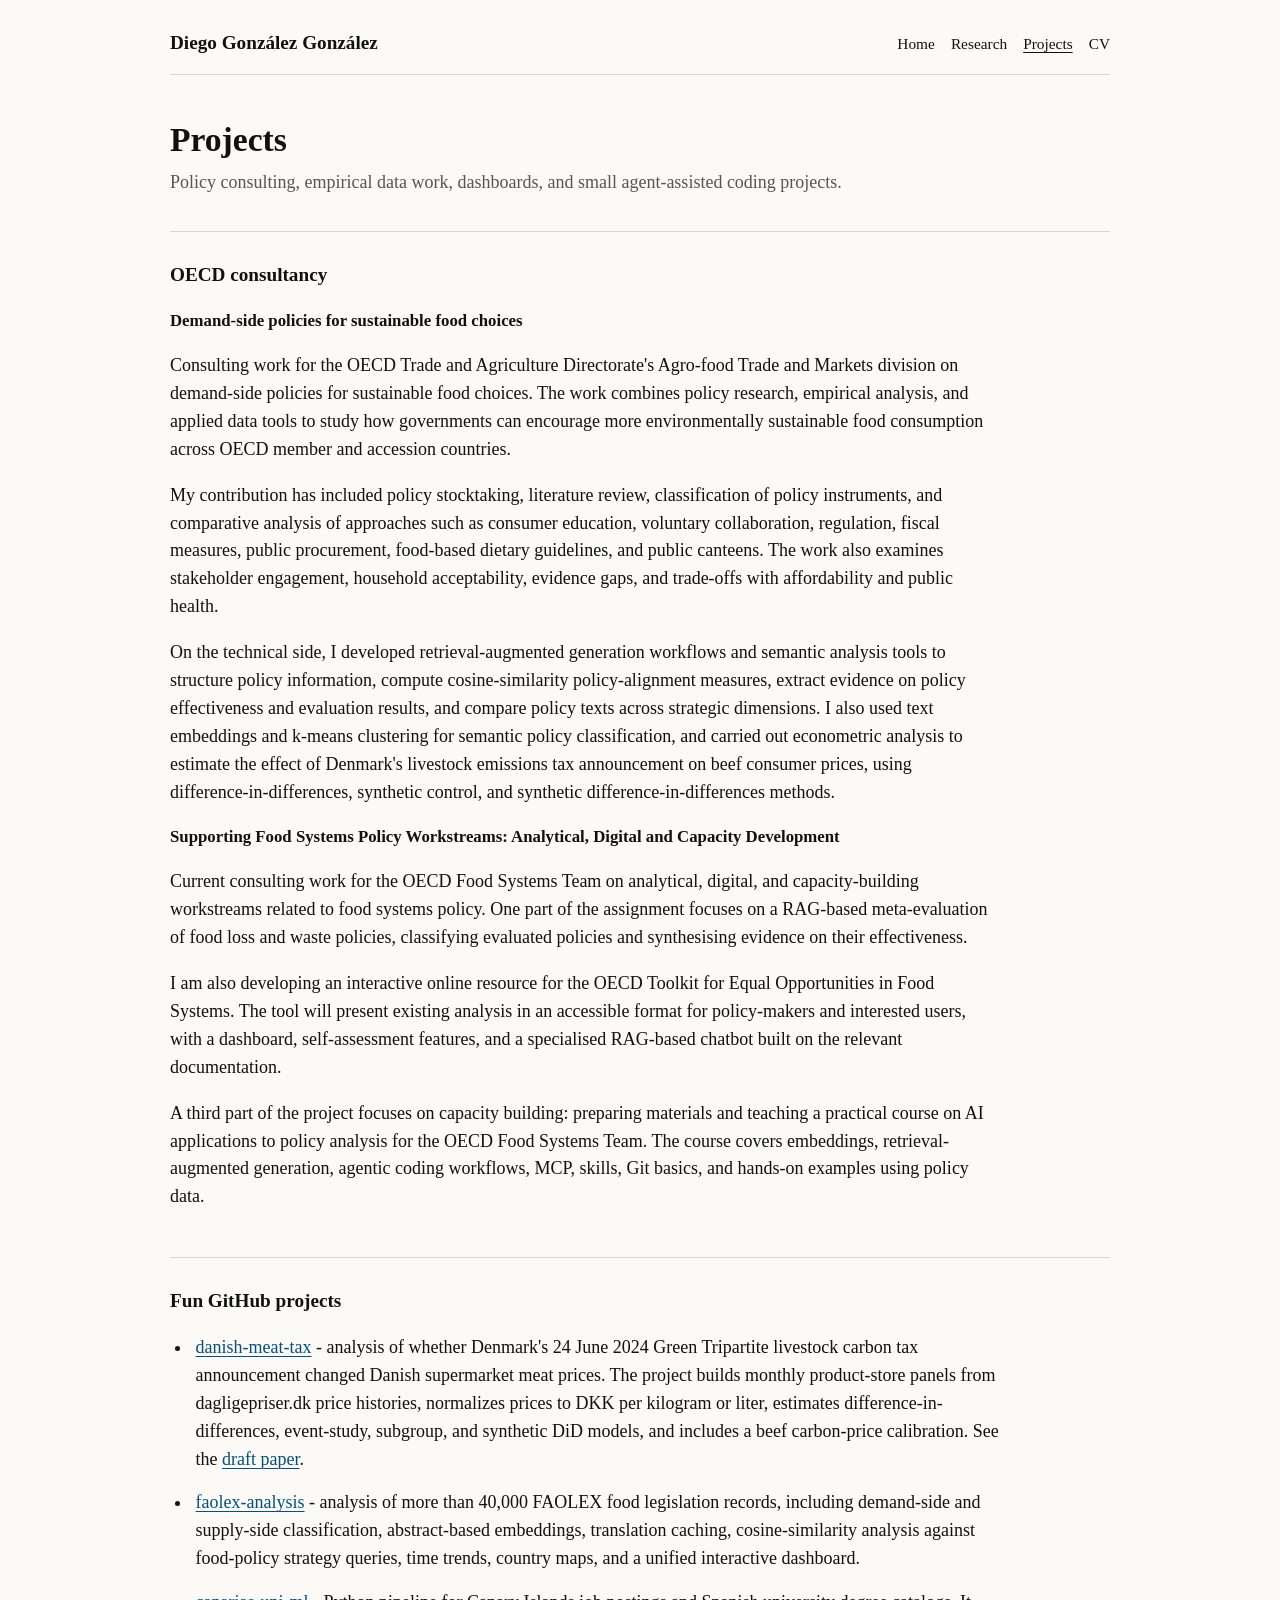
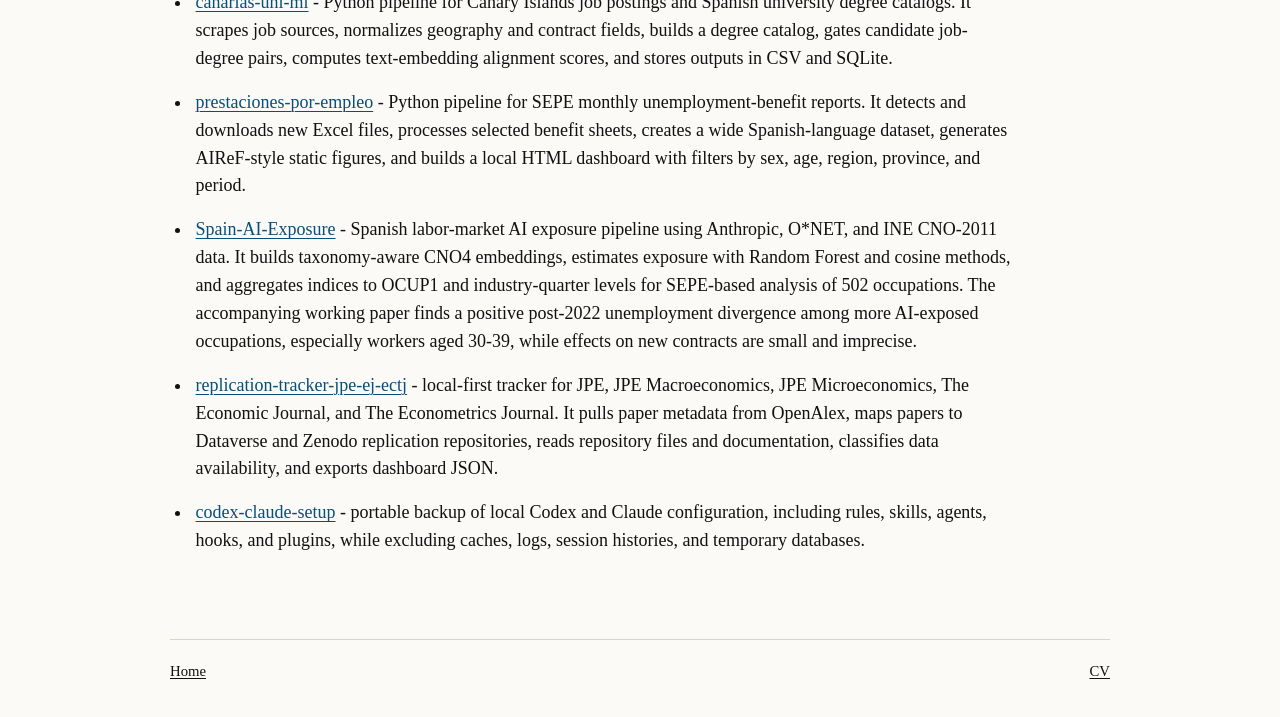
==== commit 43b6e8fd: "Shorten Spain AI exposure summary" ====
--- a/projects.html
+++ b/projects.html
@@ -84,7 +84,7 @@
           <li><a href="https://github.com/dgonzalezgonzalez/faolex-analysis">faolex-analysis</a> - analysis of more than 40,000 FAOLEX food legislation records, including demand-side and supply-side classification, abstract-based embeddings, translation caching, cosine-similarity analysis against food-policy strategy queries, time trends, country maps, and a unified interactive dashboard.</li>
           <li><a href="https://github.com/dgonzalezgonzalez/canarias-uni-ml">canarias-uni-ml</a> - Python pipeline for Canary Islands job postings and Spanish university degree catalogs. It scrapes job sources, normalizes geography and contract fields, builds a degree catalog, gates candidate job-degree pairs, computes text-embedding alignment scores, and stores outputs in CSV and SQLite.</li>
           <li><a href="https://github.com/dgonzalezgonzalez/prestaciones-por-empleo">prestaciones-por-empleo</a> - Python pipeline for SEPE monthly unemployment-benefit reports. It detects and downloads new Excel files, processes selected benefit sheets, creates a wide Spanish-language dataset, generates AIReF-style static figures, and builds a local HTML dashboard with filters by sex, age, region, province, and period.</li>
-          <li><a href="https://github.com/dgonzalezgonzalez/Spain-AI-Exposure">Spain-AI-Exposure</a> - Spanish labor-market AI exposure pipeline based on Anthropic occupation exposure data, O*NET descriptions, INE CNO-2011 records, EPA microdata, and SEPE occupation reports. It builds taxonomy-aware CNO4 embeddings with local Ollama, estimates exposure with Random Forest, cosine-weighted, and cosine-nearest methods, aggregates CNO4 predictions to OCUP1 and industry-quarter exposure, and scrapes SEPE monthly CNO4 dashboard reports into a long disaggregated dataset. The project supports a working paper studying whether occupations more exposed to generative AI experienced higher registered unemployment in Spain after the public release of ChatGPT, combining monthly SEPE administrative data on registered unemployment and new contracts for 502 four-digit occupations from January 2021 to March 2026 with an AI-exposure measure adapted from Anthropic to the Spanish occupational classification. The preferred specification is continuous-treatment difference-in-differences, complemented by synthetic difference-in-differences, TWFE event studies, dose-response estimates, and robustness checks with occupation-family-by-month fixed effects. More AI-exposed occupations show a positive post-2022 divergence in registered unemployment, particularly among workers aged 30-39, while effects on new contracts are generally small and imprecise.</li>
+          <li><a href="https://github.com/dgonzalezgonzalez/Spain-AI-Exposure">Spain-AI-Exposure</a> - Spanish labor-market AI exposure pipeline using Anthropic, O*NET, and INE CNO-2011 data. It builds taxonomy-aware CNO4 embeddings, estimates exposure with Random Forest and cosine methods, and aggregates indices to OCUP1 and industry-quarter levels for SEPE-based analysis of 502 occupations. The accompanying working paper finds a positive post-2022 unemployment divergence among more AI-exposed occupations, especially workers aged 30-39, while effects on new contracts are small and imprecise.</li>
           <li><a href="https://github.com/dgonzalezgonzalez/replication-tracker-jpe-ej-ectj">replication-tracker-jpe-ej-ectj</a> - local-first tracker for JPE, JPE Macroeconomics, JPE Microeconomics, The Economic Journal, and The Econometrics Journal. It pulls paper metadata from OpenAlex, maps papers to Dataverse and Zenodo replication repositories, reads repository files and documentation, classifies data availability, and exports dashboard JSON.</li>
           <li><a href="https://github.com/dgonzalezgonzalez/codex-claude-setup">codex-claude-setup</a> - portable backup of local Codex and Claude configuration, including rules, skills, agents, hooks, and plugins, while excluding caches, logs, session histories, and temporary databases.</li>
         </ul>
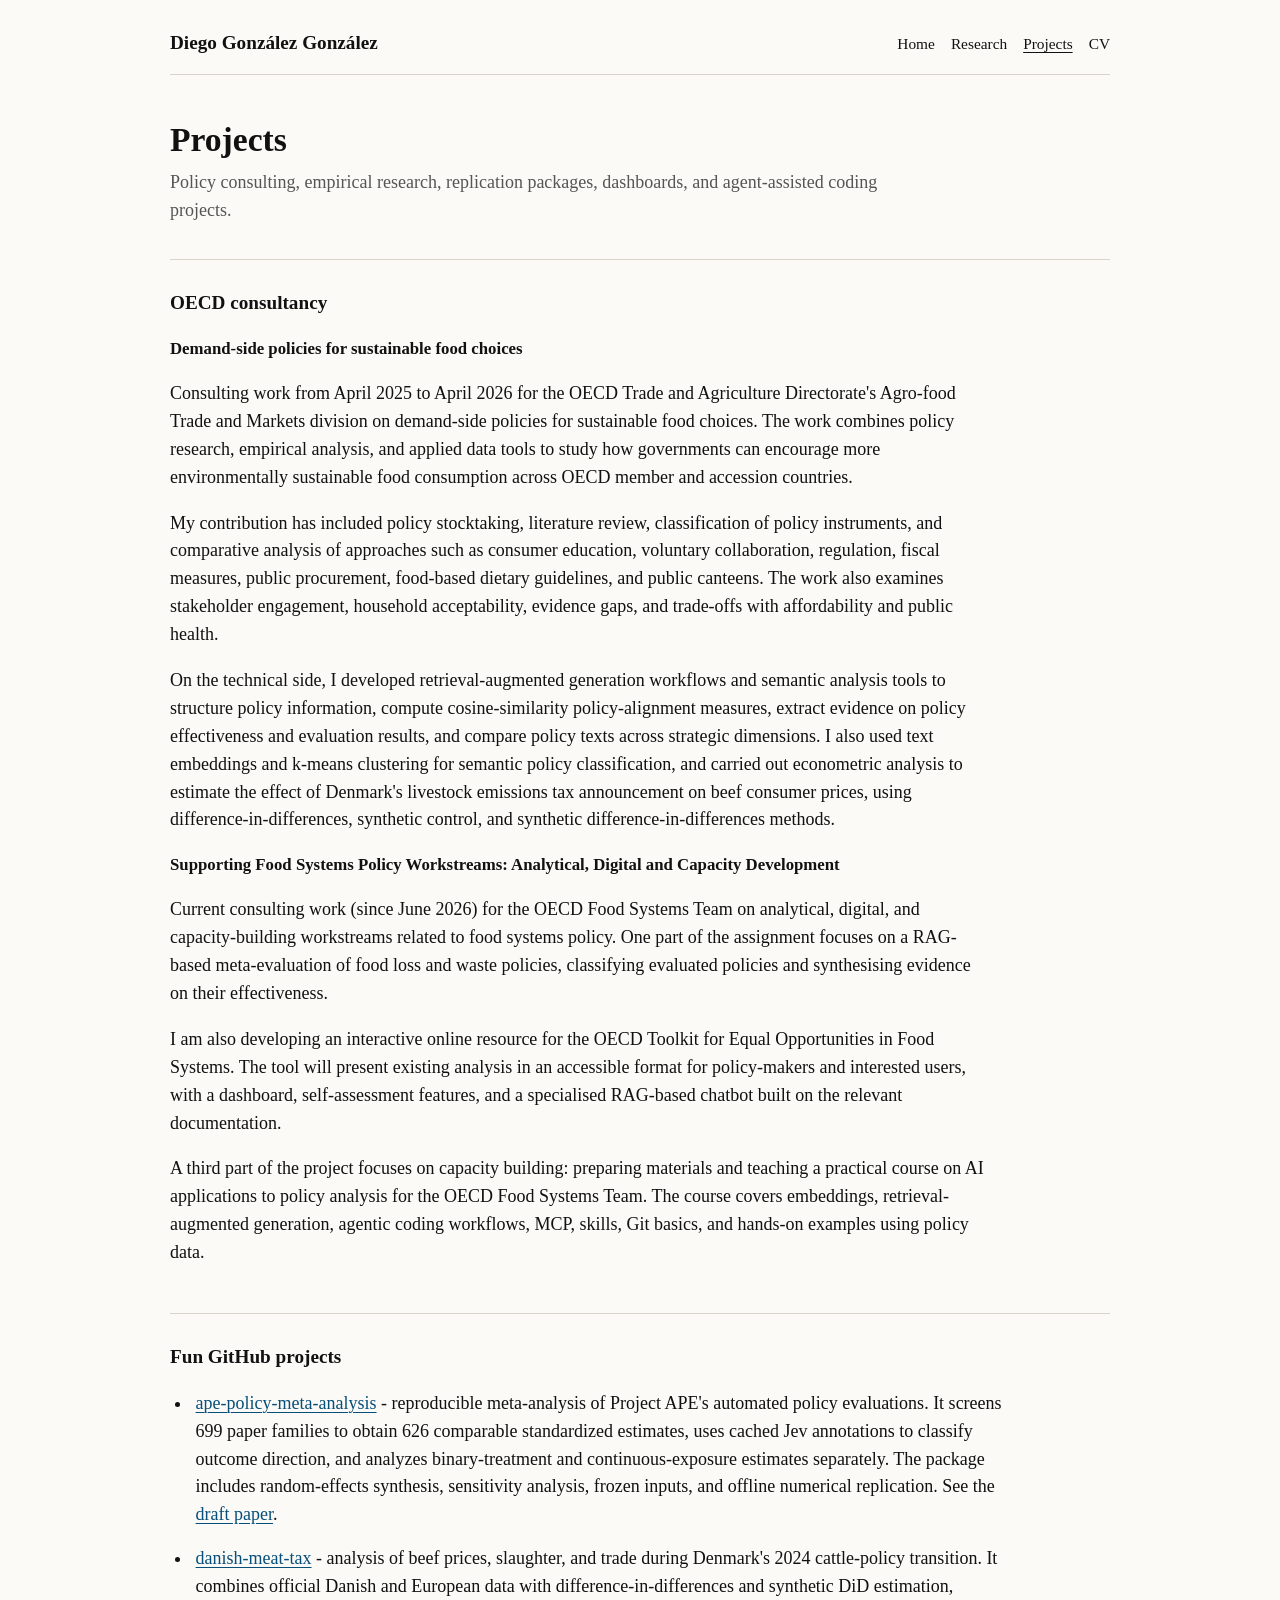
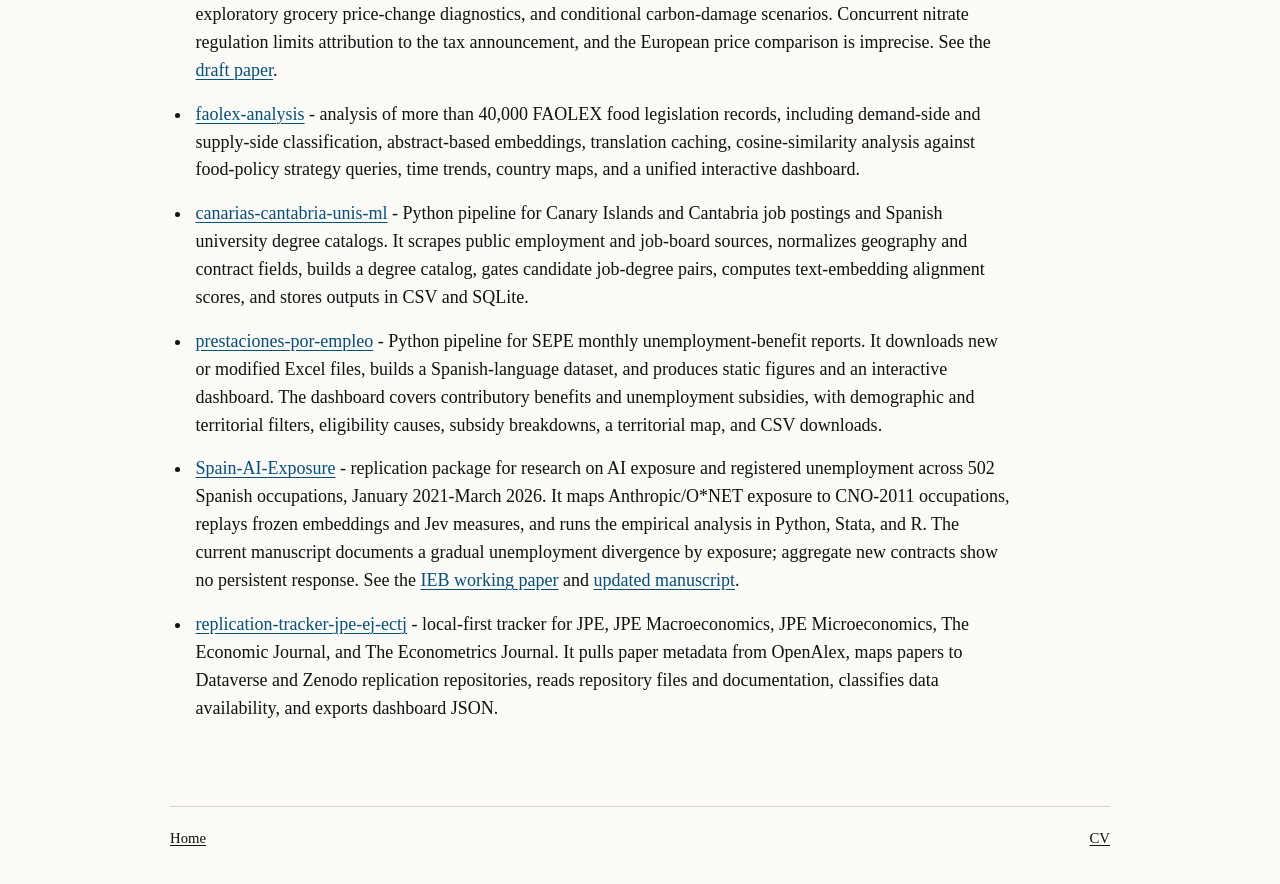
==== commit a5d19187: "Update website, CV and project summaries" ====
--- a/projects.html
+++ b/projects.html
@@ -21,7 +21,7 @@
     <main class="page">
       <header class="page-title">
         <h1>Projects</h1>
-        <p>Policy consulting, empirical data work, dashboards, and small agent-assisted coding projects.</p>
+        <p>Policy consulting, empirical research, replication packages, dashboards, and agent-assisted coding projects.</p>
       </header>
 
       <section class="project-list" aria-labelledby="consultancy-title">
@@ -29,8 +29,9 @@
         <article>
           <h3>Demand-side policies for sustainable food choices</h3>
           <p>
-            Consulting work for the OECD Trade and Agriculture Directorate's Agro-food Trade and Markets
-            division on demand-side policies for sustainable food choices. The work combines policy
+            Consulting work from April 2025 to April 2026 for the OECD Trade and Agriculture
+            Directorate's Agro-food Trade and Markets division on demand-side policies for sustainable
+            food choices. The work combines policy
             research, empirical analysis, and applied data tools to study how governments can encourage
             more environmentally sustainable food consumption across OECD member and accession
             countries.
@@ -57,7 +58,7 @@
         <article>
           <h3>Supporting Food Systems Policy Workstreams: Analytical, Digital and Capacity Development</h3>
           <p>
-            Current consulting work for the OECD Food Systems Team on analytical, digital, and
+            Current consulting work (since June 2026) for the OECD Food Systems Team on analytical, digital, and
             capacity-building workstreams related to food systems policy. One part of the assignment
             focuses on a RAG-based meta-evaluation of food loss and waste policies, classifying
             evaluated policies and synthesising evidence on their effectiveness.
@@ -80,13 +81,23 @@
       <section class="project-list" aria-labelledby="github-title">
         <h2 id="github-title">Fun GitHub projects</h2>
         <ul>
-          <li><a href="https://github.com/dgonzalezgonzalez/danish-meat-tax">danish-meat-tax</a> - analysis of whether Denmark's 24 June 2024 Green Tripartite livestock carbon tax announcement changed Danish supermarket meat prices. The project builds monthly product-store panels from dagligepriser.dk price histories, normalizes prices to DKK per kilogram or liter, estimates difference-in-differences, event-study, subgroup, and synthetic DiD models, and includes a beef carbon-price calibration. See the <a href="https://github.com/dgonzalezgonzalez/danish-meat-tax/blob/main/paper/main.pdf">draft paper</a>.</li>
+          <li>
+            <a href="https://github.com/dgonzalezgonzalez/ape-policy-meta-analysis">ape-policy-meta-analysis</a> - reproducible meta-analysis of Project APE's automated policy evaluations. It screens 699 paper families to obtain 626 comparable standardized estimates, uses cached Jev annotations to classify outcome direction, and analyzes binary-treatment and continuous-exposure estimates separately. The package includes random-effects synthesis, sensitivity analysis, frozen inputs, and offline numerical replication. See the <a href="https://github.com/dgonzalezgonzalez/ape-policy-meta-analysis/blob/main/output/paper/main.pdf">draft paper</a>.
+          </li>
+          <li>
+            <a href="https://github.com/dgonzalezgonzalez/danish-meat-tax">danish-meat-tax</a> - analysis of beef prices, slaughter, and trade during Denmark's 2024 cattle-policy transition. It combines official Danish and European data with difference-in-differences and synthetic DiD estimation, exploratory grocery price-change diagnostics, and conditional carbon-damage scenarios. Concurrent nitrate regulation limits attribution to the tax announcement, and the European price comparison is imprecise. See the <a href="https://github.com/dgonzalezgonzalez/danish-meat-tax/blob/main/paper/main.pdf">draft paper</a>.
+          </li>
           <li><a href="https://github.com/dgonzalezgonzalez/faolex-analysis">faolex-analysis</a> - analysis of more than 40,000 FAOLEX food legislation records, including demand-side and supply-side classification, abstract-based embeddings, translation caching, cosine-similarity analysis against food-policy strategy queries, time trends, country maps, and a unified interactive dashboard.</li>
-          <li><a href="https://github.com/dgonzalezgonzalez/canarias-uni-ml">canarias-uni-ml</a> - Python pipeline for Canary Islands job postings and Spanish university degree catalogs. It scrapes job sources, normalizes geography and contract fields, builds a degree catalog, gates candidate job-degree pairs, computes text-embedding alignment scores, and stores outputs in CSV and SQLite.</li>
-          <li><a href="https://github.com/dgonzalezgonzalez/prestaciones-por-empleo">prestaciones-por-empleo</a> - Python pipeline for SEPE monthly unemployment-benefit reports. It detects and downloads new Excel files, processes selected benefit sheets, creates a wide Spanish-language dataset, generates AIReF-style static figures, and builds a local HTML dashboard with filters by sex, age, region, province, and period.</li>
-          <li><a href="https://github.com/dgonzalezgonzalez/Spain-AI-Exposure">Spain-AI-Exposure</a> - Spanish labor-market AI exposure pipeline using Anthropic, O*NET, and INE CNO-2011 data. It builds taxonomy-aware CNO4 embeddings, estimates exposure with Random Forest and cosine methods, and aggregates indices to OCUP1 and industry-quarter levels for SEPE-based analysis of 502 occupations. The accompanying working paper finds a positive post-2022 unemployment divergence among more AI-exposed occupations, especially workers aged 30-39, while effects on new contracts are small and imprecise.</li>
+          <li>
+            <a href="https://github.com/dgonzalezgonzalez/canarias-cantabria-unis-ml">canarias-cantabria-unis-ml</a> - Python pipeline for Canary Islands and Cantabria job postings and Spanish university degree catalogs. It scrapes public employment and job-board sources, normalizes geography and contract fields, builds a degree catalog, gates candidate job-degree pairs, computes text-embedding alignment scores, and stores outputs in CSV and SQLite.
+          </li>
+          <li>
+            <a href="https://github.com/dgonzalezgonzalez/prestaciones-por-empleo">prestaciones-por-empleo</a> - Python pipeline for SEPE monthly unemployment-benefit reports. It downloads new or modified Excel files, builds a Spanish-language dataset, and produces static figures and an interactive dashboard. The dashboard covers contributory benefits and unemployment subsidies, with demographic and territorial filters, eligibility causes, subsidy breakdowns, a territorial map, and CSV downloads.
+          </li>
+          <li>
+            <a href="https://github.com/dgonzalezgonzalez/Spain-AI-Exposure">Spain-AI-Exposure</a> - replication package for research on AI exposure and registered unemployment across 502 Spanish occupations, January 2021-March 2026. It maps Anthropic/O*NET exposure to CNO-2011 occupations, replays frozen embeddings and Jev measures, and runs the empirical analysis in Python, Stata, and R. The current manuscript documents a gradual unemployment divergence by exposure; aggregate new contracts show no persistent response. See the <a href="https://ieb.ub.edu/wp-content/uploads/2026/09/Doc2026-17_ok.pdf">IEB working paper</a> and <a href="https://github.com/dgonzalezgonzalez/Spain-AI-Exposure/blob/main/paper/main.pdf">updated manuscript</a>.
+          </li>
           <li><a href="https://github.com/dgonzalezgonzalez/replication-tracker-jpe-ej-ectj">replication-tracker-jpe-ej-ectj</a> - local-first tracker for JPE, JPE Macroeconomics, JPE Microeconomics, The Economic Journal, and The Econometrics Journal. It pulls paper metadata from OpenAlex, maps papers to Dataverse and Zenodo replication repositories, reads repository files and documentation, classifies data availability, and exports dashboard JSON.</li>
-          <li><a href="https://github.com/dgonzalezgonzalez/codex-claude-setup">codex-claude-setup</a> - portable backup of local Codex and Claude configuration, including rules, skills, agents, hooks, and plugins, while excluding caches, logs, session histories, and temporary databases.</li>
         </ul>
       </section>
     </main>
--- a/styles.css
+++ b/styles.css
@@ -334,6 +334,8 @@
   }
 
   footer {
-    display: block;
-  }
-}
+    flex-direction: column;
+    align-items: flex-start;
+    gap: 8px;
+  }
+}
